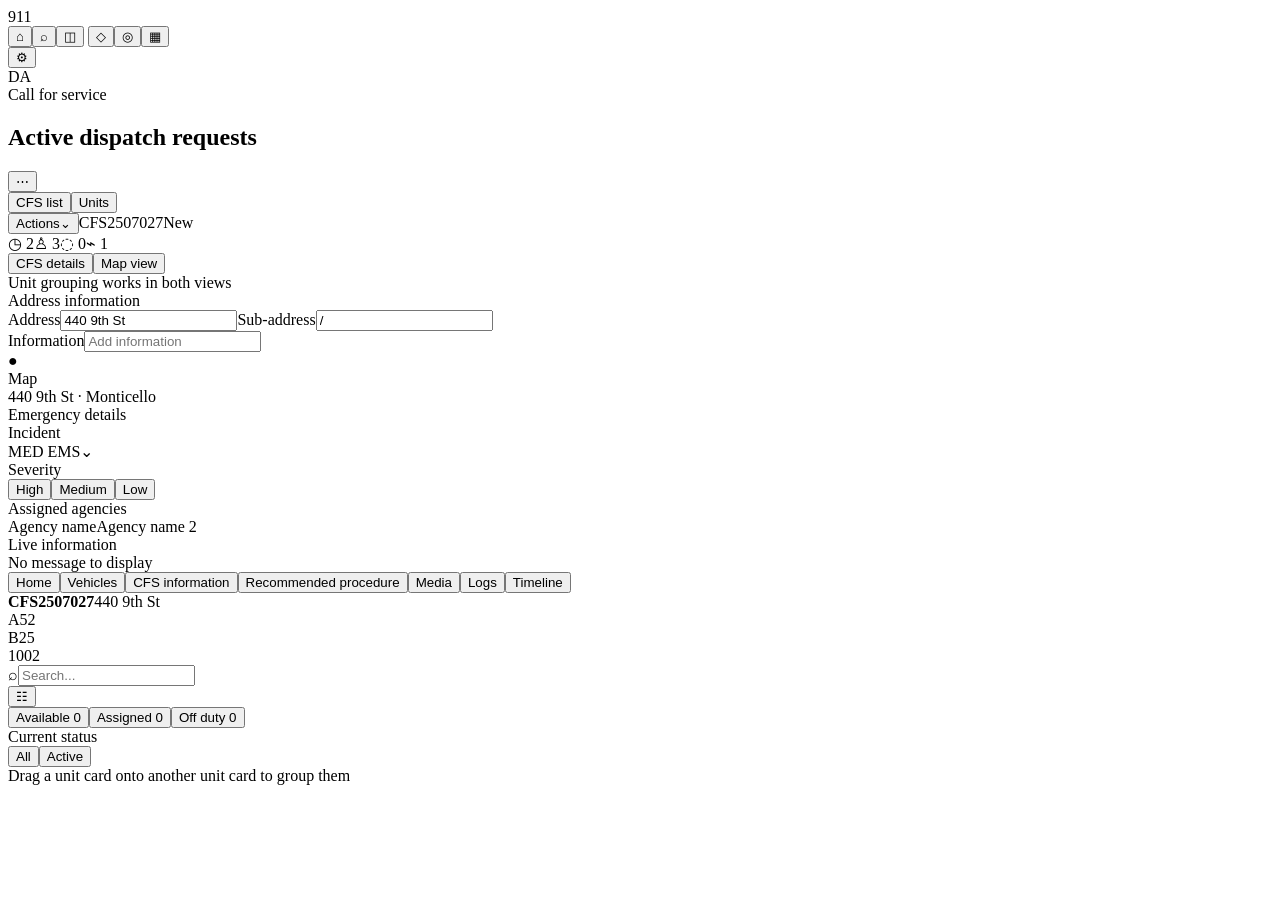
==== index.html @ 0572ad69 "Add dispatch unit grouping prototype shell" ====
<!doctype html>
<html lang="en" data-theme="dark">
<head>
  <meta charset="UTF-8" />
  <meta name="viewport" content="width=device-width, initial-scale=1.0" />
  <title>911systems — Unit Grouping Prototype</title>
  <link rel="stylesheet" href="styles.css" />
</head>
<body>
  <div class="app-shell">
    <aside class="rail" aria-label="Primary navigation">
      <div class="brand">911</div>
      <button class="rail-btn">⌂</button><button class="rail-btn">⌕</button><button class="rail-btn active">◫</button>
      <button class="rail-btn">◇</button><button class="rail-btn">◎</button><button class="rail-btn">▦</button>
      <div class="rail-spacer"></div>
      <button class="rail-btn">⚙</button>
      <div class="avatar">DA</div>
    </aside>

    <aside class="calls-panel">
      <div class="panel-header compact"><div><div class="eyebrow">Call for service</div><h2>Active dispatch requests</h2></div><button class="icon-btn">⋯</button></div>
      <div class="segmented"><button class="active">CFS list</button><button>Units</button></div>
      <div class="call-list" id="call-list"></div>
    </aside>

    <main class="workspace">
      <header class="topbar">
        <div class="topbar-left"><button class="danger-btn">Actions⌄</button><span class="cfs-number">CFS2507027</span><span class="tag danger-soft">New</span></div>
        <div class="topbar-right"><span>◷ 2</span><span>♙ 3</span><span>◌ 0</span><span>⌁ 1</span></div>
      </header>

      <div class="mode-bar">
        <div class="segmented small" id="page-mode"><button data-mode="details" class="active">CFS details</button><button data-mode="map">Map view</button></div>
        <span class="hint">Unit grouping works in both views</span>
      </div>

      <section class="content-area">
        <div class="details-view" id="details-view">
          <div class="details-grid">
            <section class="card address-card"><div class="section-title">Address information</div><div class="two-col"><label>Address<input value="440 9th St" /></label><label>Sub-address<input value="/" /></label></div><label>Information<input value="" placeholder="Add information" /></label></section>
            <section class="card map-card"><div class="map-placeholder"><div class="map-pin">●</div><span>Map</span></div><div class="map-caption">440 9th St · Monticello</div></section>
            <section class="card emergency-card"><div class="section-title">Emergency details</div><div class="two-col"><label>Incident<div class="field-like"><span class="tag danger">MED EMS</span><span>⌄</span></div></label><label>Severity<div class="severity-row"><button class="sev active">High</button><button class="sev">Medium</button><button class="sev">Low</button></div></label></div><label>Assigned agencies<div class="field-like"><span class="tag danger">Agency name</span><span class="tag danger">Agency name 2</span></div></label></section>
            <section class="card narrative-card"><div class="section-title">Live information</div><div class="empty-copy">No message to display</div></section>
          </div>
          <nav class="bottom-tabs"><button class="active">Home</button><button>Vehicles</button><button>CFS information</button><button>Recommended procedure</button><button>Media</button><button>Logs</button><button>Timeline</button></nav>
        </div>

        <div class="map-view hidden" id="map-view">
          <div class="full-map-grid"></div>
          <div class="map-overlay-card"><b>CFS2507027</b><span>440 9th St</span></div>
          <div class="map-unit-dot a">A52</div><div class="map-unit-dot b">B25</div><div class="map-unit-dot c">1002</div>
        </div>
      </section>
    </main>

    <aside class="units-panel">
      <div class="units-toolbar"><div class="search-wrap"><span>⌕</span><input id="unit-search" placeholder="Search..." /></div><button class="icon-btn" id="filter-btn">☷</button></div>
      <div class="units-tabs" id="unit-tabs"><button data-tab="available" class="active">Available <span class="count" id="available-count">0</span></button><button data-tab="assigned">Assigned <span class="count" id="assigned-count">0</span></button><button data-tab="offduty">Off duty <span class="count" id="offduty-count">0</span></button></div>
      <div class="subfilter" id="subfilter"><span>Current status</span><div class="chips"><button class="chip active">All</button><button class="chip">Active</button></div></div>
      <div class="drop-help" id="drop-help">Drag a unit card onto another unit card to group them</div>
      <div class="units-list" id="units-list"></div>
      <div class="toast" id="toast" role="status"></div>
    </aside>
  </div>
  <script src="app.js"></script>
</body>
</html>
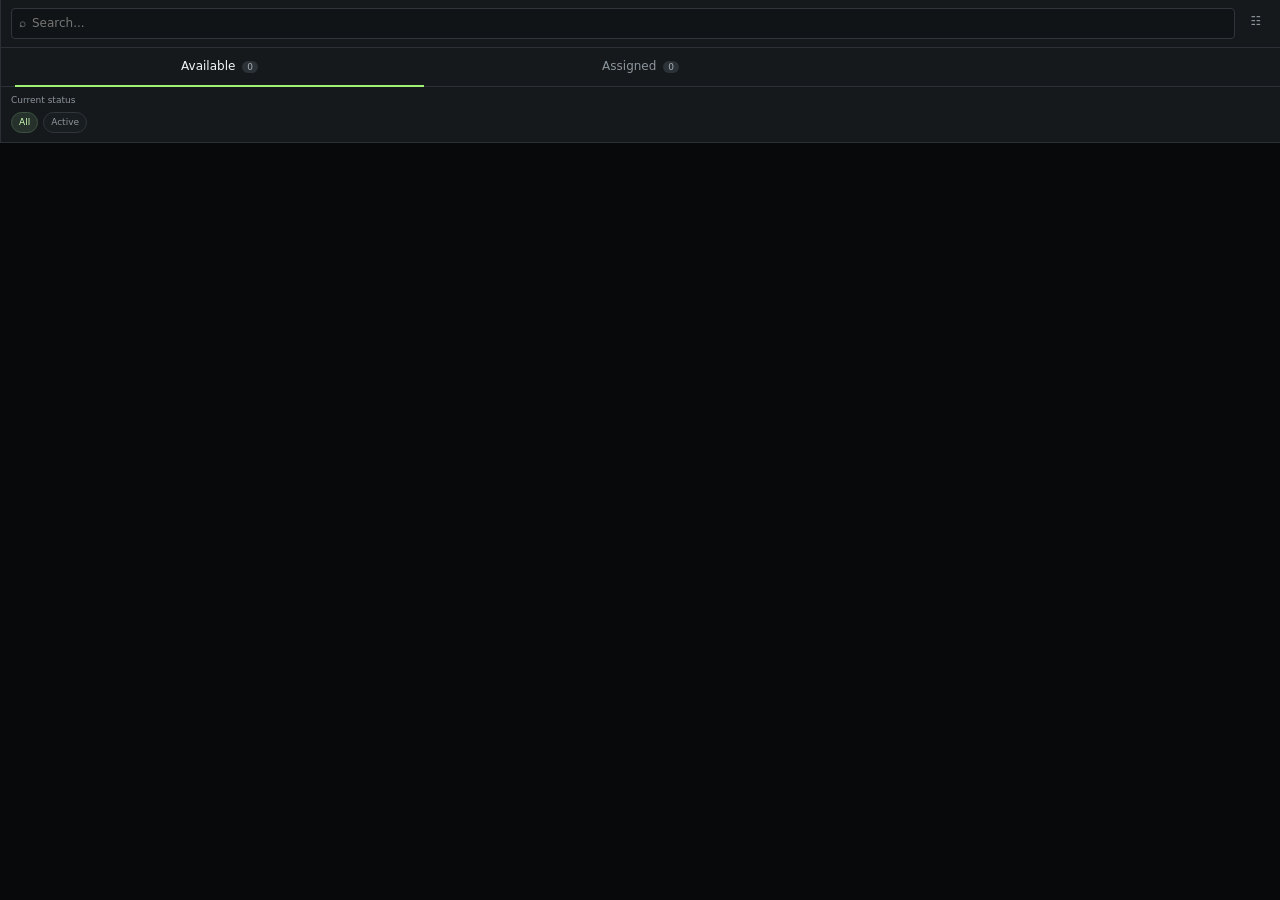
==== commit a357c650: "Refocus prototype on defined unit components only" ====
--- a/index.html
+++ b/index.html
@@ -1,5 +1,5 @@
 <!doctype html>
-<html lang="en" data-theme="dark">
+<html lang="en">
 <head>
   <meta charset="UTF-8" />
   <meta name="viewport" content="width=device-width, initial-scale=1.0" />
@@ -7,61 +7,28 @@
   <link rel="stylesheet" href="styles.css" />
 </head>
 <body>
-  <div class="app-shell">
-    <aside class="rail" aria-label="Primary navigation">
-      <div class="brand">911</div>
-      <button class="rail-btn">⌂</button><button class="rail-btn">⌕</button><button class="rail-btn active">◫</button>
-      <button class="rail-btn">◇</button><button class="rail-btn">◎</button><button class="rail-btn">▦</button>
-      <div class="rail-spacer"></div>
-      <button class="rail-btn">⚙</button>
-      <div class="avatar">DA</div>
-    </aside>
-
-    <aside class="calls-panel">
-      <div class="panel-header compact"><div><div class="eyebrow">Call for service</div><h2>Active dispatch requests</h2></div><button class="icon-btn">⋯</button></div>
-      <div class="segmented"><button class="active">CFS list</button><button>Units</button></div>
-      <div class="call-list" id="call-list"></div>
-    </aside>
-
-    <main class="workspace">
-      <header class="topbar">
-        <div class="topbar-left"><button class="danger-btn">Actions⌄</button><span class="cfs-number">CFS2507027</span><span class="tag danger-soft">New</span></div>
-        <div class="topbar-right"><span>◷ 2</span><span>♙ 3</span><span>◌ 0</span><span>⌁ 1</span></div>
-      </header>
-
-      <div class="mode-bar">
-        <div class="segmented small" id="page-mode"><button data-mode="details" class="active">CFS details</button><button data-mode="map">Map view</button></div>
-        <span class="hint">Unit grouping works in both views</span>
+  <main class="prototype-shell">
+    <section class="units-panel" aria-label="Units prototype">
+      <div class="units-toolbar">
+        <div class="search-wrap"><span>⌕</span><input id="unit-search" placeholder="Search..." /></div>
+        <button class="icon-btn" aria-label="Filters">☷</button>
       </div>
 
-      <section class="content-area">
-        <div class="details-view" id="details-view">
-          <div class="details-grid">
-            <section class="card address-card"><div class="section-title">Address information</div><div class="two-col"><label>Address<input value="440 9th St" /></label><label>Sub-address<input value="/" /></label></div><label>Information<input value="" placeholder="Add information" /></label></section>
-            <section class="card map-card"><div class="map-placeholder"><div class="map-pin">●</div><span>Map</span></div><div class="map-caption">440 9th St · Monticello</div></section>
-            <section class="card emergency-card"><div class="section-title">Emergency details</div><div class="two-col"><label>Incident<div class="field-like"><span class="tag danger">MED EMS</span><span>⌄</span></div></label><label>Severity<div class="severity-row"><button class="sev active">High</button><button class="sev">Medium</button><button class="sev">Low</button></div></label></div><label>Assigned agencies<div class="field-like"><span class="tag danger">Agency name</span><span class="tag danger">Agency name 2</span></div></label></section>
-            <section class="card narrative-card"><div class="section-title">Live information</div><div class="empty-copy">No message to display</div></section>
-          </div>
-          <nav class="bottom-tabs"><button class="active">Home</button><button>Vehicles</button><button>CFS information</button><button>Recommended procedure</button><button>Media</button><button>Logs</button><button>Timeline</button></nav>
-        </div>
+      <div class="units-tabs" id="unit-tabs">
+        <button data-tab="available" class="active">Available <span class="count" id="available-count">0</span></button>
+        <button data-tab="assigned">Assigned <span class="count" id="assigned-count">0</span></button>
+      </div>
 
-        <div class="map-view hidden" id="map-view">
-          <div class="full-map-grid"></div>
-          <div class="map-overlay-card"><b>CFS2507027</b><span>440 9th St</span></div>
-          <div class="map-unit-dot a">A52</div><div class="map-unit-dot b">B25</div><div class="map-unit-dot c">1002</div>
-        </div>
-      </section>
-    </main>
+      <div class="subfilter" id="subfilter">
+        <span>Current status</span>
+        <div class="chips"><button class="chip active">All</button><button class="chip">Active</button></div>
+      </div>
 
-    <aside class="units-panel">
-      <div class="units-toolbar"><div class="search-wrap"><span>⌕</span><input id="unit-search" placeholder="Search..." /></div><button class="icon-btn" id="filter-btn">☷</button></div>
-      <div class="units-tabs" id="unit-tabs"><button data-tab="available" class="active">Available <span class="count" id="available-count">0</span></button><button data-tab="assigned">Assigned <span class="count" id="assigned-count">0</span></button><button data-tab="offduty">Off duty <span class="count" id="offduty-count">0</span></button></div>
-      <div class="subfilter" id="subfilter"><span>Current status</span><div class="chips"><button class="chip active">All</button><button class="chip">Active</button></div></div>
-      <div class="drop-help" id="drop-help">Drag a unit card onto another unit card to group them</div>
+      <div class="drop-help" id="drop-help">Drop unit on another unit to group</div>
       <div class="units-list" id="units-list"></div>
       <div class="toast" id="toast" role="status"></div>
-    </aside>
-  </div>
+    </section>
+  </main>
   <script src="app.js"></script>
 </body>
-</html>
+</html>
--- a/styles.css
+++ b/styles.css
@@ -0,0 +1,10 @@
+:root{--bg:#0e1012;--surface:#15181b;--surface-2:#1b1f22;--surface-3:#202529;--border:#2a3035;--muted:#8d969d;--text:#f3f5f6;--accent:#9ff276;--accent-2:#213c2a;--red:#ff5265;--red-soft:#3d2026;--amber:#f0b84c;--blue:#6fa8ff;--orange:#f3a15f;--purple:#b694ff;--zinc:#a7a7ad;--shadow:0 10px 30px rgba(0,0,0,.28)}
+*{box-sizing:border-box}html,body{height:100%;margin:0;background:#08090a;color:var(--text);font:12px/1.45 Inter,ui-sans-serif,system-ui,-apple-system,BlinkMacSystemFont,"Segoe UI",sans-serif}button,input{font:inherit}button{color:inherit}.hidden{display:none!important}
+.app-shell{height:100vh;min-width:1180px;display:grid;grid-template-columns:48px 270px minmax(520px,1fr) 360px;background:var(--bg);overflow:hidden}
+.rail{border-right:1px solid var(--border);background:#111417;display:flex;flex-direction:column;align-items:center;padding:8px 5px;gap:4px}.brand{width:28px;height:28px;border-radius:6px;background:var(--accent);color:#10200e;display:grid;place-items:center;font-weight:900;font-size:10px;margin-bottom:6px}.rail-btn,.icon-btn{border:0;background:transparent;cursor:pointer;border-radius:5px}.rail-btn{width:34px;height:34px;color:#7f898f}.rail-btn:hover,.rail-btn.active{background:#1d2428;color:var(--text)}.rail-btn.active{box-shadow:inset 2px 0 0 var(--accent)}.rail-spacer{flex:1}.avatar{width:28px;height:28px;border-radius:6px;background:#815c38;display:grid;place-items:center;font-size:9px;font-weight:800}
+.calls-panel,.units-panel{background:#15191c;display:flex;min-height:0;flex-direction:column}.calls-panel{border-right:1px solid var(--border)}.units-panel{border-left:1px solid var(--border);position:relative}.panel-header{border-bottom:1px solid var(--border);padding:11px 12px;display:flex;align-items:center;justify-content:space-between}.panel-header h2{font-size:12px;margin:2px 0 0;font-weight:650}.eyebrow{font-size:9px;color:var(--muted)}.icon-btn{width:28px;height:28px;color:var(--muted)}.icon-btn:hover{background:var(--surface-3);color:var(--text)}
+.segmented{display:flex;gap:3px;padding:8px 10px;border-bottom:1px solid var(--border)}.segmented button,.units-tabs button{border:0;background:transparent;color:var(--muted);cursor:pointer;position:relative}.segmented button{padding:6px 8px;border-radius:4px}.segmented button.active{background:var(--surface-3);color:var(--text)}.segmented.small{border:0;padding:0;background:var(--surface-2);border-radius:5px}.segmented.small button{padding:5px 9px}.call-list{overflow:auto}.call-row{padding:10px 12px;border-bottom:1px solid #24292d;display:grid;grid-template-columns:8px 1fr auto;gap:8px;cursor:pointer}.call-row:hover,.call-row.active{background:#1b2024}.call-dot{width:7px;height:7px;border-radius:50%;margin-top:5px;border:1px solid var(--amber)}.call-main{min-width:0}.call-id{font-weight:650}.call-address{color:var(--muted);white-space:nowrap;overflow:hidden;text-overflow:ellipsis;font-size:10px;margin-top:3px}.tag{display:inline-flex;align-items:center;border-radius:3px;padding:1px 5px;font-size:9px;font-weight:650;line-height:16px}.danger{background:var(--red);color:#fff}.danger-soft{background:var(--red-soft);color:#ff8e99}.call-badge{background:#63323b;color:#ff9ca6;padding:1px 4px;border-radius:3px;font-size:9px;height:max-content}
+.workspace{min-width:0;display:flex;flex-direction:column;background:#0f1214}.topbar{height:48px;border-bottom:1px solid var(--border);display:flex;align-items:center;justify-content:space-between;padding:0 12px;background:#141719}.topbar-left,.topbar-right{display:flex;align-items:center;gap:8px}.topbar-right{color:var(--muted);font-size:10px}.danger-btn{border:1px solid #ff6475;background:#ea4258;color:#fff;border-radius:4px;padding:5px 8px;cursor:pointer}.cfs-number{font-size:13px;font-weight:750}.mode-bar{height:42px;border-bottom:1px solid var(--border);display:flex;align-items:center;gap:10px;padding:0 12px}.hint{color:var(--muted);font-size:10px}.content-area{position:relative;flex:1;min-height:0;overflow:hidden}.details-view{height:100%;display:flex;flex-direction:column}.details-grid{padding:10px;display:grid;grid-template-columns:minmax(280px,.9fr) minmax(300px,1.1fr);grid-template-rows:auto 1fr;gap:9px;min-height:0;flex:1}.card{border:1px solid var(--border);border-radius:5px;background:#171b1e;padding:10px}.section-title{font-weight:650;margin-bottom:9px}.two-col{display:grid;grid-template-columns:1fr 1fr;gap:7px}label{display:flex;flex-direction:column;gap:4px;color:var(--muted);font-size:9px;margin-bottom:7px}input{background:#111416;border:1px solid #30363b;border-radius:4px;color:var(--text);padding:7px 8px;outline:none}input:focus{border-color:#57626a}.field-like{min-height:30px;background:#111416;border:1px solid #30363b;border-radius:4px;display:flex;align-items:center;gap:4px;padding:4px 6px}.severity-row{display:flex;height:30px}.sev{border:1px solid #30363b;background:#111416;color:var(--muted);padding:4px 8px}.sev:first-child{border-radius:4px 0 0 4px}.sev:last-child{border-radius:0 4px 4px 0}.sev.active{background:#ca3347;color:#fff;border-color:#da4054}.map-card{padding:0;overflow:hidden}.map-placeholder{height:calc(100% - 28px);min-height:180px;background:linear-gradient(35deg,#20262a,#262c30);display:grid;place-items:center;color:#77828a;position:relative}.map-pin{width:18px;height:18px;border-radius:50%;background:#d14355;color:#fff;display:grid;place-items:center;font-size:7px;position:absolute;left:55%;top:42%}.map-caption{padding:6px 9px;color:var(--muted);font-size:9px}.empty-copy{height:100%;min-height:130px;display:grid;place-items:center;color:#6d777e}.bottom-tabs{height:38px;border-top:1px solid var(--border);display:flex;align-items:center;padding:0 8px;background:#141719}.bottom-tabs button{border:0;background:transparent;color:var(--muted);padding:10px 8px;font-size:9px}.bottom-tabs button.active{color:var(--text);box-shadow:inset 0 -2px 0 var(--accent)}
+.map-view{height:100%;position:relative;background:#1b2024;overflow:hidden}.full-map-grid{position:absolute;inset:0;background-image:linear-gradient(#273036 1px,transparent 1px),linear-gradient(90deg,#273036 1px,transparent 1px);background-size:38px 38px;opacity:.55;transform:rotate(-4deg) scale(1.1)}.map-overlay-card{position:absolute;top:16px;left:16px;background:#121619e8;border:1px solid var(--border);border-radius:5px;padding:9px 10px;box-shadow:var(--shadow);display:flex;flex-direction:column;gap:2px}.map-overlay-card span{color:var(--muted);font-size:10px}.map-unit-dot{position:absolute;width:38px;height:38px;border-radius:50%;display:grid;place-items:center;font-size:9px;font-weight:800;border:3px solid #101315;box-shadow:0 4px 12px rgba(0,0,0,.3)}.map-unit-dot.a{left:36%;top:40%;background:#71b7ff}.map-unit-dot.b{left:48%;top:55%;background:#9ff276}.map-unit-dot.c{left:66%;top:32%;background:#f2c66a}
+.units-toolbar{display:flex;gap:7px;padding:8px 10px;border-bottom:1px solid var(--border)}.search-wrap{flex:1;display:flex;align-items:center;gap:6px;background:#111416;border:1px solid #30363b;border-radius:4px;padding:0 7px;color:var(--muted)}.search-wrap input{border:0;background:transparent;min-width:0;width:100%;padding:6px 0}.units-tabs{display:grid;grid-template-columns:1fr 1fr 1fr;border-bottom:1px solid var(--border);padding:0 8px}.units-tabs button{padding:10px 4px}.units-tabs button.active{color:var(--text)}.units-tabs button.active:after{content:"";position:absolute;left:6px;right:6px;bottom:-1px;height:2px;background:var(--accent)}.count{font-size:9px;border-radius:999px;background:#2c3338;color:#aab2b8;padding:1px 5px;margin-left:3px}.subfilter{padding:7px 10px 9px;border-bottom:1px solid var(--border);display:flex;flex-direction:column;gap:5px;color:var(--muted);font-size:9px}.chips{display:flex;gap:5px}.chip{border:1px solid #30363b;background:#181d20;color:var(--muted);border-radius:999px;padding:3px 7px;cursor:pointer}.chip.active{background:#27312c;color:#c9fbb3;border-color:#3d5343}.drop-help{padding:7px 10px;background:#162019;color:#a9d99a;border-bottom:1px solid #2a3b2e;font-size:9px;display:none}.drop-help.visible{display:block}.units-list{overflow:auto;flex:1;min-height:0}.unit-group{border-bottom:1px solid var(--border)}.unit-card{position:relative;background:#15191c;transition:background .15s,border-color .15s,transform .15s,box-shadow .15s}.unit-card:not(.subunit):hover{background:#1a2023}.unit-card.draggable{cursor:grab}.unit-card.draggable:active{cursor:grabbing}.unit-card.dragging{opacity:.45;transform:scale(.985)}.unit-card.drop-target{background:#1f2a22;box-shadow:inset 0 0 0 1px #5d8c65}.unit-card.drop-target:before{content:"Drop to group";position:absolute;z-index:4;right:10px;top:9px;background:#2b5a33;color:#d8ffd0;border-radius:4px;padding:3px 6px;font-size:9px;font-weight:700}.unit-card.subunit{margin:0 8px 0 20px;background:#121619;border-left:1px solid #3b444a}.unit-card.subunit+.unit-card.subunit{border-top:1px dashed #293036}.unit-card.subunit:before{content:"";position:absolute;left:-12px;top:0;width:12px;height:22px;border-left:1px solid #4c555b;border-bottom:1px solid #4c555b;border-radius:0 0 0 5px}.unit-summary{border:0;background:transparent;width:100%;display:flex;align-items:flex-start;gap:8px;padding:10px 10px;text-align:left;cursor:pointer}.agency-stripe{width:2px;position:absolute;left:0;top:0;bottom:0;background:#67a7e8}.unit-main{min-width:0;flex:1;display:flex;flex-direction:column;gap:4px}.unit-line{display:flex;align-items:center;gap:6px;min-width:0}.unit-name{font-size:11px;font-weight:700;white-space:nowrap;overflow:hidden;text-overflow:ellipsis}.unit-meta{color:var(--muted);font-weight:400}.unit-address{font-size:9px;color:var(--muted);white-space:nowrap;overflow:hidden;text-overflow:ellipsis}.status-pill{margin-left:auto;border-radius:4px;padding:1px 5px;font-size:8px;line-height:15px;font-weight:700;white-space:nowrap}.status-ACTIVE{background:#153523;color:#9de5b1}.status-ASSIGNED{background:#172e4d;color:#91bfff}.status-EN_ROUTE{background:#31254b;color:#c9afff}.status-ON_SCENE{background:#4b2f1b;color:#ffc38c}.status-IN_THE_AREA{background:#433a1b;color:#f9dc7a}.status-PROGRESS{background:#252f50;color:#aebdff}.status-STANDBY{background:#4b3516;color:#ffd27c}.status-OFF_DUTY{background:#303439;color:#c6cbd0}.chev{color:var(--muted);font-size:12px;transition:transform .18s}.unit-card.expanded>.unit-summary .chev{transform:rotate(180deg)}.group-chip{display:inline-flex;align-items:center;gap:3px;border:1px solid #3c4b41;background:#1c2a20;color:#baf3ad;border-radius:4px;padding:1px 5px;font-size:8px}.unit-expanded{display:none;border-top:1px solid #242a2e;padding:9px 10px 10px;background:linear-gradient(90deg,rgba(104,171,116,.08),transparent 14px)}.unit-card.expanded>.unit-expanded{display:block;animation:expand .16s ease-out}.unit-card.subunit .unit-expanded{background:#121619}.unit-fields{display:grid;grid-template-columns:auto 1fr;gap:4px 10px;font-size:9px;margin-bottom:8px}.unit-fields dt{color:var(--muted)}.unit-fields dd{margin:0}.action-row{border-top:1px solid #272d31;padding-top:8px;display:flex;gap:5px;flex-wrap:wrap}.action-btn{border:1px solid #343b40;background:#1c2226;color:#dbe0e3;border-radius:4px;padding:5px 7px;cursor:pointer;font-size:9px}.action-btn:hover{background:#252c30}.action-btn.primary{background:#95e86d;color:#12200e;border-color:#95e86d;font-weight:750}.action-btn.danger-outline{color:#ff8d98;border-color:#653942;background:#24191c}.subunit-note{color:#78838a;font-size:8px;margin-top:6px}.group-children{background:#101315;padding-bottom:7px}.group-footer{display:flex;justify-content:flex-end;padding:6px 8px 2px}.ungroup-all{border:0;background:transparent;color:#a7b0b5;font-size:9px;cursor:pointer}.ungroup-all:hover{color:#fff}.toast{position:absolute;right:10px;bottom:10px;max-width:320px;background:#20272b;border:1px solid #3b454a;border-radius:5px;box-shadow:var(--shadow);padding:8px 10px;opacity:0;transform:translateY(8px);pointer-events:none;transition:.18s}.toast.show{opacity:1;transform:translateY(0)}
+@keyframes expand{from{opacity:0;transform:translateY(-3px)}to{opacity:1;transform:none}}@media(max-width:1300px){.app-shell{grid-template-columns:46px 230px minmax(470px,1fr) 330px}.details-grid{grid-template-columns:1fr 1fr}}
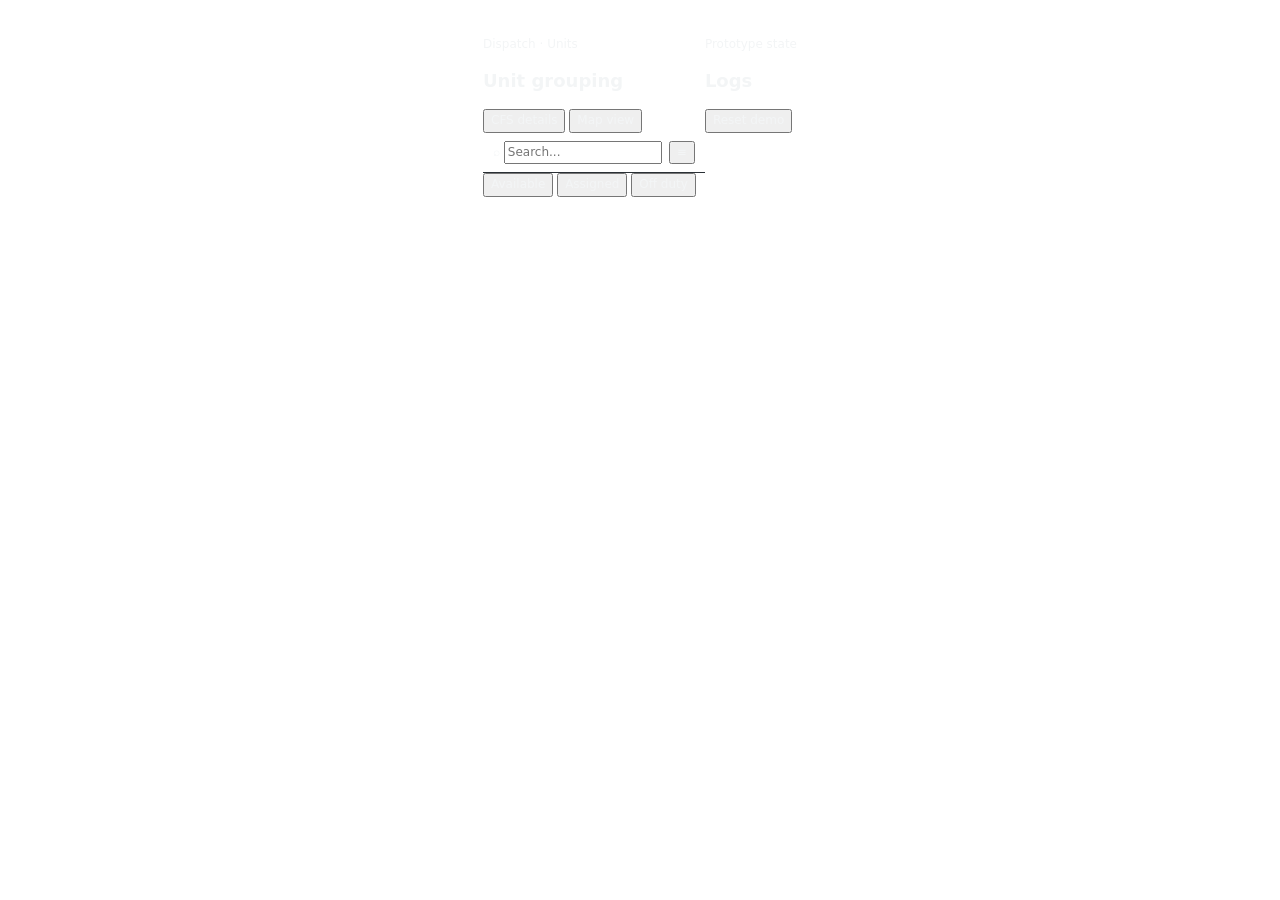
==== commit 7e75e7e5: "Rebuild prototype from defined Unit UI" ====
--- a/index.html
+++ b/index.html
@@ -8,27 +8,50 @@
 </head>
 <body>
   <main class="prototype-shell">
-    <section class="units-panel" aria-label="Units prototype">
+    <section class="prototype-card" aria-label="Unit grouping prototype">
+      <header class="prototype-header">
+        <div>
+          <p class="eyebrow">Dispatch · Units</p>
+          <h1>Unit grouping</h1>
+        </div>
+        <div class="context-tabs" id="context-tabs" role="tablist" aria-label="Prototype context">
+          <button class="context-tab active" data-context="details">CFS details</button>
+          <button class="context-tab" data-context="map">Map view</button>
+        </div>
+      </header>
+
       <div class="units-toolbar">
-        <div class="search-wrap"><span>⌕</span><input id="unit-search" placeholder="Search..." /></div>
-        <button class="icon-btn" aria-label="Filters">☷</button>
+        <div class="search-field">
+          <span class="search-icon">⌕</span>
+          <input id="unit-search" type="search" placeholder="Search..." autocomplete="off" />
+        </div>
+        <button class="icon-button" type="button" aria-label="Filters">≡</button>
       </div>
 
-      <div class="units-tabs" id="unit-tabs">
-        <button data-tab="available" class="active">Available <span class="count" id="available-count">0</span></button>
-        <button data-tab="assigned">Assigned <span class="count" id="assigned-count">0</span></button>
+      <div class="unit-tabs" id="unit-tabs" role="tablist">
+        <button class="unit-tab active" data-tab="available">Available <span class="count-badge" id="available-count"></span></button>
+        <button class="unit-tab" data-tab="assigned">Assigned <span class="count-badge" id="assigned-count"></span></button>
+        <button class="unit-tab" data-tab="offduty">Off duty <span class="count-badge" id="offduty-count"></span></button>
       </div>
 
-      <div class="subfilter" id="subfilter">
-        <span>Current status</span>
-        <div class="chips"><button class="chip active">All</button><button class="chip">Active</button></div>
+      <div class="substatus" id="substatus"></div>
+      <div class="context-note" id="context-note"></div>
+      <div class="unit-list" id="unit-list" aria-live="polite"></div>
+    </section>
+
+    <section class="log-card">
+      <div class="log-header">
+        <div>
+          <p class="eyebrow">Prototype state</p>
+          <h2>Logs</h2>
+        </div>
+        <button class="text-button" id="reset-demo" type="button">Reset demo</button>
       </div>
-
-      <div class="drop-help" id="drop-help">Drop unit on another unit to group</div>
-      <div class="units-list" id="units-list"></div>
-      <div class="toast" id="toast" role="status"></div>
+      <div class="log-feed" id="log-feed"></div>
     </section>
   </main>
+
+  <div class="toast" id="toast" role="status"></div>
   <script src="app.js"></script>
 </body>
-</html>+</html>
--- a/styles.css
+++ b/styles.css
@@ -1,10 +1,2 @@
-:root{--bg:#0e1012;--surface:#15181b;--surface-2:#1b1f22;--surface-3:#202529;--border:#2a3035;--muted:#8d969d;--text:#f3f5f6;--accent:#9ff276;--accent-2:#213c2a;--red:#ff5265;--red-soft:#3d2026;--amber:#f0b84c;--blue:#6fa8ff;--orange:#f3a15f;--purple:#b694ff;--zinc:#a7a7ad;--shadow:0 10px 30px rgba(0,0,0,.28)}
-*{box-sizing:border-box}html,body{height:100%;margin:0;background:#08090a;color:var(--text);font:12px/1.45 Inter,ui-sans-serif,system-ui,-apple-system,BlinkMacSystemFont,"Segoe UI",sans-serif}button,input{font:inherit}button{color:inherit}.hidden{display:none!important}
-.app-shell{height:100vh;min-width:1180px;display:grid;grid-template-columns:48px 270px minmax(520px,1fr) 360px;background:var(--bg);overflow:hidden}
-.rail{border-right:1px solid var(--border);background:#111417;display:flex;flex-direction:column;align-items:center;padding:8px 5px;gap:4px}.brand{width:28px;height:28px;border-radius:6px;background:var(--accent);color:#10200e;display:grid;place-items:center;font-weight:900;font-size:10px;margin-bottom:6px}.rail-btn,.icon-btn{border:0;background:transparent;cursor:pointer;border-radius:5px}.rail-btn{width:34px;height:34px;color:#7f898f}.rail-btn:hover,.rail-btn.active{background:#1d2428;color:var(--text)}.rail-btn.active{box-shadow:inset 2px 0 0 var(--accent)}.rail-spacer{flex:1}.avatar{width:28px;height:28px;border-radius:6px;background:#815c38;display:grid;place-items:center;font-size:9px;font-weight:800}
-.calls-panel,.units-panel{background:#15191c;display:flex;min-height:0;flex-direction:column}.calls-panel{border-right:1px solid var(--border)}.units-panel{border-left:1px solid var(--border);position:relative}.panel-header{border-bottom:1px solid var(--border);padding:11px 12px;display:flex;align-items:center;justify-content:space-between}.panel-header h2{font-size:12px;margin:2px 0 0;font-weight:650}.eyebrow{font-size:9px;color:var(--muted)}.icon-btn{width:28px;height:28px;color:var(--muted)}.icon-btn:hover{background:var(--surface-3);color:var(--text)}
-.segmented{display:flex;gap:3px;padding:8px 10px;border-bottom:1px solid var(--border)}.segmented button,.units-tabs button{border:0;background:transparent;color:var(--muted);cursor:pointer;position:relative}.segmented button{padding:6px 8px;border-radius:4px}.segmented button.active{background:var(--surface-3);color:var(--text)}.segmented.small{border:0;padding:0;background:var(--surface-2);border-radius:5px}.segmented.small button{padding:5px 9px}.call-list{overflow:auto}.call-row{padding:10px 12px;border-bottom:1px solid #24292d;display:grid;grid-template-columns:8px 1fr auto;gap:8px;cursor:pointer}.call-row:hover,.call-row.active{background:#1b2024}.call-dot{width:7px;height:7px;border-radius:50%;margin-top:5px;border:1px solid var(--amber)}.call-main{min-width:0}.call-id{font-weight:650}.call-address{color:var(--muted);white-space:nowrap;overflow:hidden;text-overflow:ellipsis;font-size:10px;margin-top:3px}.tag{display:inline-flex;align-items:center;border-radius:3px;padding:1px 5px;font-size:9px;font-weight:650;line-height:16px}.danger{background:var(--red);color:#fff}.danger-soft{background:var(--red-soft);color:#ff8e99}.call-badge{background:#63323b;color:#ff9ca6;padding:1px 4px;border-radius:3px;font-size:9px;height:max-content}
-.workspace{min-width:0;display:flex;flex-direction:column;background:#0f1214}.topbar{height:48px;border-bottom:1px solid var(--border);display:flex;align-items:center;justify-content:space-between;padding:0 12px;background:#141719}.topbar-left,.topbar-right{display:flex;align-items:center;gap:8px}.topbar-right{color:var(--muted);font-size:10px}.danger-btn{border:1px solid #ff6475;background:#ea4258;color:#fff;border-radius:4px;padding:5px 8px;cursor:pointer}.cfs-number{font-size:13px;font-weight:750}.mode-bar{height:42px;border-bottom:1px solid var(--border);display:flex;align-items:center;gap:10px;padding:0 12px}.hint{color:var(--muted);font-size:10px}.content-area{position:relative;flex:1;min-height:0;overflow:hidden}.details-view{height:100%;display:flex;flex-direction:column}.details-grid{padding:10px;display:grid;grid-template-columns:minmax(280px,.9fr) minmax(300px,1.1fr);grid-template-rows:auto 1fr;gap:9px;min-height:0;flex:1}.card{border:1px solid var(--border);border-radius:5px;background:#171b1e;padding:10px}.section-title{font-weight:650;margin-bottom:9px}.two-col{display:grid;grid-template-columns:1fr 1fr;gap:7px}label{display:flex;flex-direction:column;gap:4px;color:var(--muted);font-size:9px;margin-bottom:7px}input{background:#111416;border:1px solid #30363b;border-radius:4px;color:var(--text);padding:7px 8px;outline:none}input:focus{border-color:#57626a}.field-like{min-height:30px;background:#111416;border:1px solid #30363b;border-radius:4px;display:flex;align-items:center;gap:4px;padding:4px 6px}.severity-row{display:flex;height:30px}.sev{border:1px solid #30363b;background:#111416;color:var(--muted);padding:4px 8px}.sev:first-child{border-radius:4px 0 0 4px}.sev:last-child{border-radius:0 4px 4px 0}.sev.active{background:#ca3347;color:#fff;border-color:#da4054}.map-card{padding:0;overflow:hidden}.map-placeholder{height:calc(100% - 28px);min-height:180px;background:linear-gradient(35deg,#20262a,#262c30);display:grid;place-items:center;color:#77828a;position:relative}.map-pin{width:18px;height:18px;border-radius:50%;background:#d14355;color:#fff;display:grid;place-items:center;font-size:7px;position:absolute;left:55%;top:42%}.map-caption{padding:6px 9px;color:var(--muted);font-size:9px}.empty-copy{height:100%;min-height:130px;display:grid;place-items:center;color:#6d777e}.bottom-tabs{height:38px;border-top:1px solid var(--border);display:flex;align-items:center;padding:0 8px;background:#141719}.bottom-tabs button{border:0;background:transparent;color:var(--muted);padding:10px 8px;font-size:9px}.bottom-tabs button.active{color:var(--text);box-shadow:inset 0 -2px 0 var(--accent)}
-.map-view{height:100%;position:relative;background:#1b2024;overflow:hidden}.full-map-grid{position:absolute;inset:0;background-image:linear-gradient(#273036 1px,transparent 1px),linear-gradient(90deg,#273036 1px,transparent 1px);background-size:38px 38px;opacity:.55;transform:rotate(-4deg) scale(1.1)}.map-overlay-card{position:absolute;top:16px;left:16px;background:#121619e8;border:1px solid var(--border);border-radius:5px;padding:9px 10px;box-shadow:var(--shadow);display:flex;flex-direction:column;gap:2px}.map-overlay-card span{color:var(--muted);font-size:10px}.map-unit-dot{position:absolute;width:38px;height:38px;border-radius:50%;display:grid;place-items:center;font-size:9px;font-weight:800;border:3px solid #101315;box-shadow:0 4px 12px rgba(0,0,0,.3)}.map-unit-dot.a{left:36%;top:40%;background:#71b7ff}.map-unit-dot.b{left:48%;top:55%;background:#9ff276}.map-unit-dot.c{left:66%;top:32%;background:#f2c66a}
-.units-toolbar{display:flex;gap:7px;padding:8px 10px;border-bottom:1px solid var(--border)}.search-wrap{flex:1;display:flex;align-items:center;gap:6px;background:#111416;border:1px solid #30363b;border-radius:4px;padding:0 7px;color:var(--muted)}.search-wrap input{border:0;background:transparent;min-width:0;width:100%;padding:6px 0}.units-tabs{display:grid;grid-template-columns:1fr 1fr 1fr;border-bottom:1px solid var(--border);padding:0 8px}.units-tabs button{padding:10px 4px}.units-tabs button.active{color:var(--text)}.units-tabs button.active:after{content:"";position:absolute;left:6px;right:6px;bottom:-1px;height:2px;background:var(--accent)}.count{font-size:9px;border-radius:999px;background:#2c3338;color:#aab2b8;padding:1px 5px;margin-left:3px}.subfilter{padding:7px 10px 9px;border-bottom:1px solid var(--border);display:flex;flex-direction:column;gap:5px;color:var(--muted);font-size:9px}.chips{display:flex;gap:5px}.chip{border:1px solid #30363b;background:#181d20;color:var(--muted);border-radius:999px;padding:3px 7px;cursor:pointer}.chip.active{background:#27312c;color:#c9fbb3;border-color:#3d5343}.drop-help{padding:7px 10px;background:#162019;color:#a9d99a;border-bottom:1px solid #2a3b2e;font-size:9px;display:none}.drop-help.visible{display:block}.units-list{overflow:auto;flex:1;min-height:0}.unit-group{border-bottom:1px solid var(--border)}.unit-card{position:relative;background:#15191c;transition:background .15s,border-color .15s,transform .15s,box-shadow .15s}.unit-card:not(.subunit):hover{background:#1a2023}.unit-card.draggable{cursor:grab}.unit-card.draggable:active{cursor:grabbing}.unit-card.dragging{opacity:.45;transform:scale(.985)}.unit-card.drop-target{background:#1f2a22;box-shadow:inset 0 0 0 1px #5d8c65}.unit-card.drop-target:before{content:"Drop to group";position:absolute;z-index:4;right:10px;top:9px;background:#2b5a33;color:#d8ffd0;border-radius:4px;padding:3px 6px;font-size:9px;font-weight:700}.unit-card.subunit{margin:0 8px 0 20px;background:#121619;border-left:1px solid #3b444a}.unit-card.subunit+.unit-card.subunit{border-top:1px dashed #293036}.unit-card.subunit:before{content:"";position:absolute;left:-12px;top:0;width:12px;height:22px;border-left:1px solid #4c555b;border-bottom:1px solid #4c555b;border-radius:0 0 0 5px}.unit-summary{border:0;background:transparent;width:100%;display:flex;align-items:flex-start;gap:8px;padding:10px 10px;text-align:left;cursor:pointer}.agency-stripe{width:2px;position:absolute;left:0;top:0;bottom:0;background:#67a7e8}.unit-main{min-width:0;flex:1;display:flex;flex-direction:column;gap:4px}.unit-line{display:flex;align-items:center;gap:6px;min-width:0}.unit-name{font-size:11px;font-weight:700;white-space:nowrap;overflow:hidden;text-overflow:ellipsis}.unit-meta{color:var(--muted);font-weight:400}.unit-address{font-size:9px;color:var(--muted);white-space:nowrap;overflow:hidden;text-overflow:ellipsis}.status-pill{margin-left:auto;border-radius:4px;padding:1px 5px;font-size:8px;line-height:15px;font-weight:700;white-space:nowrap}.status-ACTIVE{background:#153523;color:#9de5b1}.status-ASSIGNED{background:#172e4d;color:#91bfff}.status-EN_ROUTE{background:#31254b;color:#c9afff}.status-ON_SCENE{background:#4b2f1b;color:#ffc38c}.status-IN_THE_AREA{background:#433a1b;color:#f9dc7a}.status-PROGRESS{background:#252f50;color:#aebdff}.status-STANDBY{background:#4b3516;color:#ffd27c}.status-OFF_DUTY{background:#303439;color:#c6cbd0}.chev{color:var(--muted);font-size:12px;transition:transform .18s}.unit-card.expanded>.unit-summary .chev{transform:rotate(180deg)}.group-chip{display:inline-flex;align-items:center;gap:3px;border:1px solid #3c4b41;background:#1c2a20;color:#baf3ad;border-radius:4px;padding:1px 5px;font-size:8px}.unit-expanded{display:none;border-top:1px solid #242a2e;padding:9px 10px 10px;background:linear-gradient(90deg,rgba(104,171,116,.08),transparent 14px)}.unit-card.expanded>.unit-expanded{display:block;animation:expand .16s ease-out}.unit-card.subunit .unit-expanded{background:#121619}.unit-fields{display:grid;grid-template-columns:auto 1fr;gap:4px 10px;font-size:9px;margin-bottom:8px}.unit-fields dt{color:var(--muted)}.unit-fields dd{margin:0}.action-row{border-top:1px solid #272d31;padding-top:8px;display:flex;gap:5px;flex-wrap:wrap}.action-btn{border:1px solid #343b40;background:#1c2226;color:#dbe0e3;border-radius:4px;padding:5px 7px;cursor:pointer;font-size:9px}.action-btn:hover{background:#252c30}.action-btn.primary{background:#95e86d;color:#12200e;border-color:#95e86d;font-weight:750}.action-btn.danger-outline{color:#ff8d98;border-color:#653942;background:#24191c}.subunit-note{color:#78838a;font-size:8px;margin-top:6px}.group-children{background:#101315;padding-bottom:7px}.group-footer{display:flex;justify-content:flex-end;padding:6px 8px 2px}.ungroup-all{border:0;background:transparent;color:#a7b0b5;font-size:9px;cursor:pointer}.ungroup-all:hover{color:#fff}.toast{position:absolute;right:10px;bottom:10px;max-width:320px;background:#20272b;border:1px solid #3b454a;border-radius:5px;box-shadow:var(--shadow);padding:8px 10px;opacity:0;transform:translateY(8px);pointer-events:none;transition:.18s}.toast.show{opacity:1;transform:translateY(0)}
-@keyframes expand{from{opacity:0;transform:translateY(-3px)}to{opacity:1;transform:none}}@media(max-width:1300px){.app-shell{grid-template-columns:46px 230px minmax(470px,1fr) 330px}.details-grid{grid-template-columns:1fr 1fr}}
+:root{--surface:#15191c;--surface-2:#1b2024;--surface-3:#20262a;--border:#2a3035;--muted:#8d969d;--text:#f3f5f6;--accent:#9ff276;--green-soft:#1c2a20;--red:#ff5265;--red-soft:#3d2026;--blue-soft:#172e4d;--purple-soft:#31254b;--orange-soft:#4b2f1b;--amber-soft:#4b3516;--shadow:0 12px 28px rgba(0,0,0,.28)}
+*{box-sizing:border-box}html,body{margin:0;min-height:100%;font:12px/1.45 Inter,ui-sans-serif,system-ui,-apple-system,BlinkMacSystemFont,"Segoe UI",sans-serif;color:var(--text)}body{background:transparent}button,input{font:inherit;color:inherit}.prototype-shell{min-height:100vh;padding:24px;display:flex;align-items:flex-start;justify-content:center;background:transparent}.units-panel{width:390px;max-width:100%;background:var(--surface);border:1px solid var(--border);border-radius:6px;overflow:hidden;box-shadow:var(--shadow);position:relative}.units-toolbar{display:flex;gap:7px;padding:8px 10px;border-bottom:1px solid var(--border)}.search-wrap{flex:1;display:flex;align-items:center;gap:6px;background:#111416;border:1px solid #30363b;border-radius:4px;padding:0 7px;color:var(--muted)}.search-wrap input{border:0;background:transparent;min-width:0;width:100%;padding:7px 0;outline:none}.icon-btn{width:30px;border:0;background:transparent;color:var(--muted);cursor:pointer;border-radius:4px}.icon-btn:hover{background:var(--surface-3);color:var(--text)}.units-tabs{display:grid;grid-template-columns:1fr 1fr;border-bottom:1px solid var(--border);padding:0 8px}.units-tabs button{border:0;background:transparent;color:var(--muted);cursor:pointer;position:relative;padding:10px 4px}.units-tabs button.active{color:var(--text)}.units-tabs button.active:after{content:"";position:absolute;left:8px;right:8px;bottom:-1px;height:2px;background:var(--accent)}.count{font-size:9px;border-radius:999px;background:#2c3338;color:#aab2b8;padding:1px 5px;margin-left:3px}.subfilter{padding:7px 10px 9px;border-bottom:1px solid var(--border);display:flex;flex-direction:column;gap:5px;color:var(--muted);font-size:9px}.chips{display:flex;gap:5px}.chip{border:1px solid #30363b;background:#181d20;color:var(--muted);border-radius:999px;padding:3px 7px;cursor:pointer}.chip.active{background:#27312c;color:#c9fbb3;border-color:#3d5343}.drop-help{display:none;padding:7px 10px;background:#162019;color:#a9d99a;border-bottom:1px solid #2a3b2e;font-size:9px}.drop-help.visible{display:block}.units-list{max-height:680px;overflow:auto}.unit-group{border-bottom:1px solid var(--border)}.unit-card{position:relative;background:var(--surface);transition:background .15s,transform .15s,box-shadow .15s}.unit-card:not(.subunit):hover{background:#1a2023}.unit-card.draggable{cursor:grab}.unit-card.dragging{opacity:.45;transform:scale(.985)}.unit-card.drop-target{background:#1f2a22;box-shadow:inset 0 0 0 1px #5d8c65}.unit-card.drop-target:after{content:"Drop to group";position:absolute;right:10px;top:8px;background:#2b5a33;color:#d8ffd0;border-radius:4px;padding:3px 6px;font-size:9px;font-weight:700;z-index:5}.agency-stripe{width:2px;position:absolute;left:0;top:0;bottom:0;background:#67a7e8}.unit-summary{border:0;background:transparent;width:100%;display:flex;align-items:flex-start;gap:8px;padding:10px;text-align:left;cursor:pointer}.unit-main{min-width:0;flex:1;display:flex;flex-direction:column;gap:4px}.unit-line{display:flex;align-items:center;gap:6px;min-width:0}.unit-name{font-size:11px;font-weight:700;white-space:nowrap;overflow:hidden;text-overflow:ellipsis}.unit-meta{color:var(--muted);font-weight:400}.unit-address{font-size:9px;color:var(--muted);white-space:nowrap;overflow:hidden;text-overflow:ellipsis}.status-pill{margin-left:auto;border-radius:4px;padding:1px 5px;font-size:8px;line-height:15px;font-weight:700;white-space:nowrap}.status-ACTIVE{background:#153523;color:#9de5b1}.status-ASSIGNED{background:var(--blue-soft);color:#91bfff}.status-EN_ROUTE{background:var(--purple-soft);color:#c9afff}.status-ON_SCENE{background:var(--orange-soft);color:#ffc38c}.status-PROGRESS{background:#252f50;color:#aebdff}.status-STANDBY{background:var(--amber-soft);color:#ffd27c}.chev{color:var(--muted);font-size:12px;transition:transform .18s}.unit-card.expanded>.unit-summary .chev{transform:rotate(180deg)}.group-chip{display:inline-flex;align-items:center;gap:3px;border:1px solid #3c4b41;background:var(--green-soft);color:#baf3ad;border-radius:4px;padding:1px 5px;font-size:8px}.unit-expanded{display:none;border-top:1px solid #242a2e;padding:9px 10px 10px}.unit-card.expanded>.unit-expanded{display:block}.unit-fields{display:grid;grid-template-columns:auto 1fr;gap:4px 10px;font-size:9px;margin:0 0 8px}.unit-fields dt{color:var(--muted)}.unit-fields dd{margin:0}.action-row{border-top:1px solid #272d31;padding-top:8px;display:flex;gap:5px;flex-wrap:wrap}.action-btn{border:1px solid #343b40;background:#1c2226;color:#dbe0e3;border-radius:4px;padding:5px 7px;cursor:pointer;font-size:9px}.action-btn.primary{background:#95e86d;color:#12200e;border-color:#95e86d;font-weight:750}.action-btn.danger-outline{color:#ff8d98;border-color:#653942;background:#24191c}.group-children{background:#101315;padding:4px 0 7px}.unit-card.subunit{margin:0 8px 0 20px;background:#121619;border-left:1px solid #3b444a}.unit-card.subunit+.unit-card.subunit{border-top:1px dashed #293036}.unit-card.subunit:before{content:"";position:absolute;left:-12px;top:0;width:12px;height:22px;border-left:1px solid #4c555b;border-bottom:1px solid #4c555b;border-radius:0 0 0 5px}.subunit-note{color:#78838a;font-size:8px;margin-top:6px}.group-footer{display:flex;justify-content:flex-end;padding:6px 8px 0}.ungroup-all{border:0;background:transparent;color:#a7b0b5;font-size:9px;cursor:pointer}.ungroup-all:hover{color:#fff}.empty-copy{padding:28px;text-align:center;color:var(--muted)}.toast{position:absolute;right:10px;bottom:10px;max-width:320px;background:#20272b;border:1px solid #3b454a;border-radius:5px;box-shadow:var(--shadow);padding:8px 10px;opacity:0;transform:translateY(8px);pointer-events:none;transition:.18s}.toast.show{opacity:1;transform:translateY(0)}@media(max-width:520px){.prototype-shell{padding:12px}.units-panel{width:100%}}
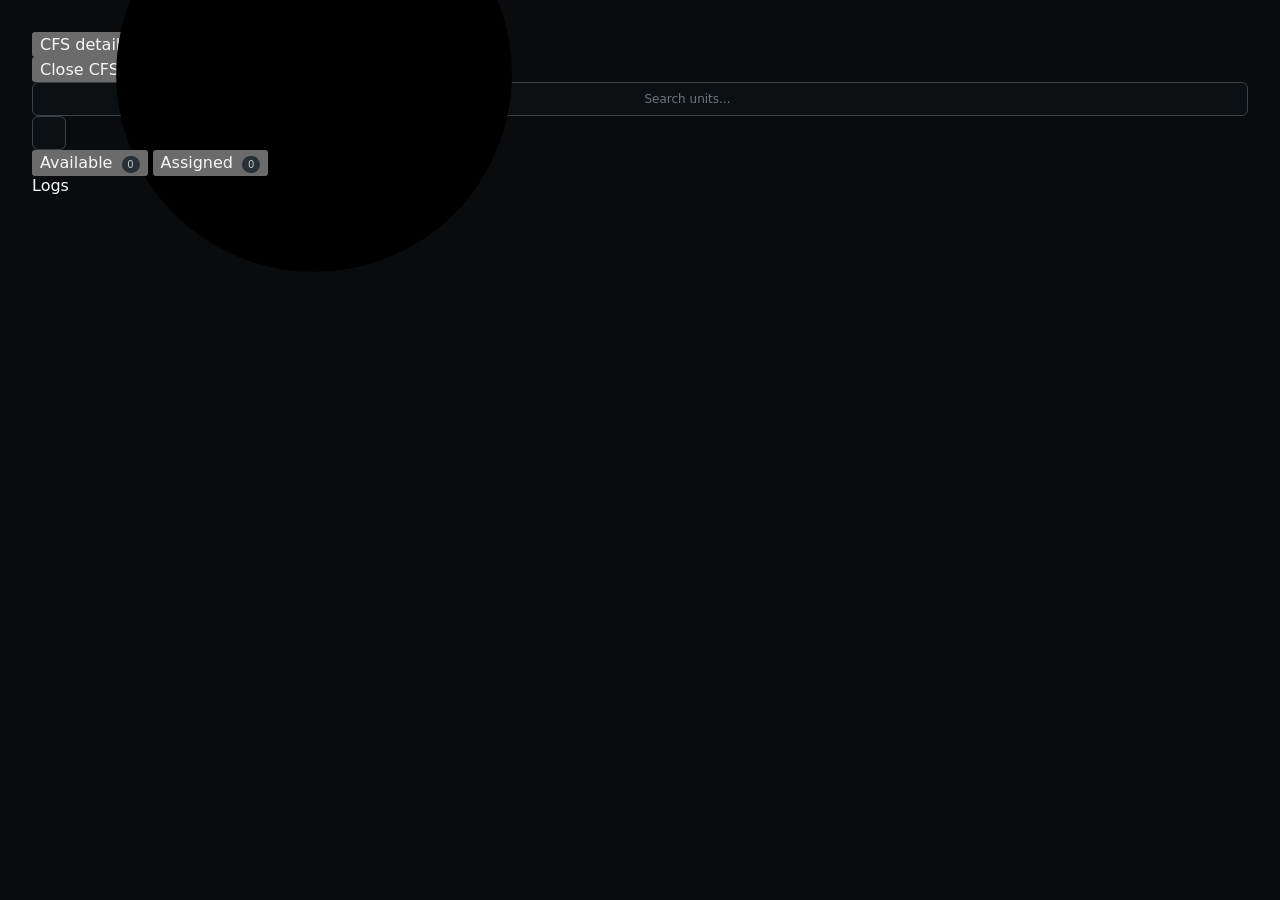
==== commit 968c6d90: "Rebuild prototype from provided Unit components" ====
--- a/index.html
+++ b/index.html
@@ -1,5 +1,5 @@
 <!doctype html>
-<html lang="en">
+<html lang="en" class="dark">
 <head>
   <meta charset="UTF-8" />
   <meta name="viewport" content="width=device-width, initial-scale=1.0" />
@@ -7,51 +7,54 @@
   <link rel="stylesheet" href="styles.css" />
 </head>
 <body>
-  <main class="prototype-shell">
-    <section class="prototype-card" aria-label="Unit grouping prototype">
-      <header class="prototype-header">
-        <div>
-          <p class="eyebrow">Dispatch · Units</p>
-          <h1>Unit grouping</h1>
+  <main class="prototype-page">
+    <div class="prototype-controls" aria-label="Prototype controls">
+      <div class="context-switch" role="group" aria-label="Dispatch context">
+        <button class="control-btn active" data-context="details">CFS details</button>
+        <button class="control-btn" data-context="map">Map view</button>
+      </div>
+      <button class="control-btn destructive" id="close-cfs">Close CFS</button>
+      <button class="control-btn" id="reset-demo">Reset demo</button>
+      <span class="context-note" id="context-note">CFS details · Units</span>
+    </div>
+
+    <section class="units-sidebar" aria-label="CFS units">
+      <div class="sidebar-top">
+        <div class="toolbar-row">
+          <label class="search-field">
+            <svg viewBox="0 0 24 24" aria-hidden="true"><circle cx="11" cy="11" r="8"></circle><path d="m21 21-4.3-4.3"></path></svg>
+            <input id="unit-search" placeholder="Search units..." autocomplete="off" />
+          </label>
+          <button class="icon-button" id="filter-button" aria-label="Filters" aria-expanded="false">
+            <svg viewBox="0 0 24 24" aria-hidden="true"><path d="M4 5h16M7 12h10M10 19h4"></path></svg>
+          </button>
         </div>
-        <div class="context-tabs" id="context-tabs" role="tablist" aria-label="Prototype context">
-          <button class="context-tab active" data-context="details">CFS details</button>
-          <button class="context-tab" data-context="map">Map view</button>
+        <div class="filter-popover" id="filter-popover" hidden>
+          <div class="filter-heading">Filters</div>
+          <button class="filter-option active" data-filter="all">All units <span>✓</span></button>
+          <button class="filter-option" data-filter="police">Police <span>✓</span></button>
+          <button class="filter-option" data-filter="fire">Fire <span>✓</span></button>
         </div>
-      </header>
 
-      <div class="units-toolbar">
-        <div class="search-field">
-          <span class="search-icon">⌕</span>
-          <input id="unit-search" type="search" placeholder="Search..." autocomplete="off" />
+        <div class="lifted-tabs" id="unit-tabs" role="tablist">
+          <button class="lifted-tab active" data-tab="available" role="tab">Available <span class="count-badge" id="available-count">0</span></button>
+          <button class="lifted-tab" data-tab="assigned" role="tab">Assigned <span class="count-badge" id="assigned-count">0</span></button>
+          <span class="active-dot" aria-hidden="true"></span>
         </div>
-        <button class="icon-button" type="button" aria-label="Filters">≡</button>
       </div>
 
-      <div class="unit-tabs" id="unit-tabs" role="tablist">
-        <button class="unit-tab active" data-tab="available">Available <span class="count-badge" id="available-count"></span></button>
-        <button class="unit-tab" data-tab="assigned">Assigned <span class="count-badge" id="assigned-count"></span></button>
-        <button class="unit-tab" data-tab="offduty">Off duty <span class="count-badge" id="offduty-count"></span></button>
-      </div>
-
-      <div class="substatus" id="substatus"></div>
-      <div class="context-note" id="context-note"></div>
-      <div class="unit-list" id="unit-list" aria-live="polite"></div>
+      <div class="status-filter-wrap" id="status-filter-wrap"></div>
+      <div class="drag-message" id="drag-message" hidden>Drop onto another unit to group</div>
+      <div class="units-scroll" id="units-list"></div>
     </section>
 
-    <section class="log-card">
-      <div class="log-header">
-        <div>
-          <p class="eyebrow">Prototype state</p>
-          <h2>Logs</h2>
-        </div>
-        <button class="text-button" id="reset-demo" type="button">Reset demo</button>
-      </div>
-      <div class="log-feed" id="log-feed"></div>
-    </section>
+    <aside class="event-log" aria-label="Prototype logs">
+      <div class="event-log-title">Logs</div>
+      <div id="log-list"></div>
+    </aside>
+
+    <div class="toast" id="toast" role="status" aria-live="polite"></div>
   </main>
-
-  <div class="toast" id="toast" role="status"></div>
   <script src="app.js"></script>
 </body>
 </html>
--- a/styles.css
+++ b/styles.css
@@ -1,2 +1,116 @@
-:root{--surface:#15191c;--surface-2:#1b2024;--surface-3:#20262a;--border:#2a3035;--muted:#8d969d;--text:#f3f5f6;--accent:#9ff276;--green-soft:#1c2a20;--red:#ff5265;--red-soft:#3d2026;--blue-soft:#172e4d;--purple-soft:#31254b;--orange-soft:#4b2f1b;--amber-soft:#4b3516;--shadow:0 12px 28px rgba(0,0,0,.28)}
-*{box-sizing:border-box}html,body{margin:0;min-height:100%;font:12px/1.45 Inter,ui-sans-serif,system-ui,-apple-system,BlinkMacSystemFont,"Segoe UI",sans-serif;color:var(--text)}body{background:transparent}button,input{font:inherit;color:inherit}.prototype-shell{min-height:100vh;padding:24px;display:flex;align-items:flex-start;justify-content:center;background:transparent}.units-panel{width:390px;max-width:100%;background:var(--surface);border:1px solid var(--border);border-radius:6px;overflow:hidden;box-shadow:var(--shadow);position:relative}.units-toolbar{display:flex;gap:7px;padding:8px 10px;border-bottom:1px solid var(--border)}.search-wrap{flex:1;display:flex;align-items:center;gap:6px;background:#111416;border:1px solid #30363b;border-radius:4px;padding:0 7px;color:var(--muted)}.search-wrap input{border:0;background:transparent;min-width:0;width:100%;padding:7px 0;outline:none}.icon-btn{width:30px;border:0;background:transparent;color:var(--muted);cursor:pointer;border-radius:4px}.icon-btn:hover{background:var(--surface-3);color:var(--text)}.units-tabs{display:grid;grid-template-columns:1fr 1fr;border-bottom:1px solid var(--border);padding:0 8px}.units-tabs button{border:0;background:transparent;color:var(--muted);cursor:pointer;position:relative;padding:10px 4px}.units-tabs button.active{color:var(--text)}.units-tabs button.active:after{content:"";position:absolute;left:8px;right:8px;bottom:-1px;height:2px;background:var(--accent)}.count{font-size:9px;border-radius:999px;background:#2c3338;color:#aab2b8;padding:1px 5px;margin-left:3px}.subfilter{padding:7px 10px 9px;border-bottom:1px solid var(--border);display:flex;flex-direction:column;gap:5px;color:var(--muted);font-size:9px}.chips{display:flex;gap:5px}.chip{border:1px solid #30363b;background:#181d20;color:var(--muted);border-radius:999px;padding:3px 7px;cursor:pointer}.chip.active{background:#27312c;color:#c9fbb3;border-color:#3d5343}.drop-help{display:none;padding:7px 10px;background:#162019;color:#a9d99a;border-bottom:1px solid #2a3b2e;font-size:9px}.drop-help.visible{display:block}.units-list{max-height:680px;overflow:auto}.unit-group{border-bottom:1px solid var(--border)}.unit-card{position:relative;background:var(--surface);transition:background .15s,transform .15s,box-shadow .15s}.unit-card:not(.subunit):hover{background:#1a2023}.unit-card.draggable{cursor:grab}.unit-card.dragging{opacity:.45;transform:scale(.985)}.unit-card.drop-target{background:#1f2a22;box-shadow:inset 0 0 0 1px #5d8c65}.unit-card.drop-target:after{content:"Drop to group";position:absolute;right:10px;top:8px;background:#2b5a33;color:#d8ffd0;border-radius:4px;padding:3px 6px;font-size:9px;font-weight:700;z-index:5}.agency-stripe{width:2px;position:absolute;left:0;top:0;bottom:0;background:#67a7e8}.unit-summary{border:0;background:transparent;width:100%;display:flex;align-items:flex-start;gap:8px;padding:10px;text-align:left;cursor:pointer}.unit-main{min-width:0;flex:1;display:flex;flex-direction:column;gap:4px}.unit-line{display:flex;align-items:center;gap:6px;min-width:0}.unit-name{font-size:11px;font-weight:700;white-space:nowrap;overflow:hidden;text-overflow:ellipsis}.unit-meta{color:var(--muted);font-weight:400}.unit-address{font-size:9px;color:var(--muted);white-space:nowrap;overflow:hidden;text-overflow:ellipsis}.status-pill{margin-left:auto;border-radius:4px;padding:1px 5px;font-size:8px;line-height:15px;font-weight:700;white-space:nowrap}.status-ACTIVE{background:#153523;color:#9de5b1}.status-ASSIGNED{background:var(--blue-soft);color:#91bfff}.status-EN_ROUTE{background:var(--purple-soft);color:#c9afff}.status-ON_SCENE{background:var(--orange-soft);color:#ffc38c}.status-PROGRESS{background:#252f50;color:#aebdff}.status-STANDBY{background:var(--amber-soft);color:#ffd27c}.chev{color:var(--muted);font-size:12px;transition:transform .18s}.unit-card.expanded>.unit-summary .chev{transform:rotate(180deg)}.group-chip{display:inline-flex;align-items:center;gap:3px;border:1px solid #3c4b41;background:var(--green-soft);color:#baf3ad;border-radius:4px;padding:1px 5px;font-size:8px}.unit-expanded{display:none;border-top:1px solid #242a2e;padding:9px 10px 10px}.unit-card.expanded>.unit-expanded{display:block}.unit-fields{display:grid;grid-template-columns:auto 1fr;gap:4px 10px;font-size:9px;margin:0 0 8px}.unit-fields dt{color:var(--muted)}.unit-fields dd{margin:0}.action-row{border-top:1px solid #272d31;padding-top:8px;display:flex;gap:5px;flex-wrap:wrap}.action-btn{border:1px solid #343b40;background:#1c2226;color:#dbe0e3;border-radius:4px;padding:5px 7px;cursor:pointer;font-size:9px}.action-btn.primary{background:#95e86d;color:#12200e;border-color:#95e86d;font-weight:750}.action-btn.danger-outline{color:#ff8d98;border-color:#653942;background:#24191c}.group-children{background:#101315;padding:4px 0 7px}.unit-card.subunit{margin:0 8px 0 20px;background:#121619;border-left:1px solid #3b444a}.unit-card.subunit+.unit-card.subunit{border-top:1px dashed #293036}.unit-card.subunit:before{content:"";position:absolute;left:-12px;top:0;width:12px;height:22px;border-left:1px solid #4c555b;border-bottom:1px solid #4c555b;border-radius:0 0 0 5px}.subunit-note{color:#78838a;font-size:8px;margin-top:6px}.group-footer{display:flex;justify-content:flex-end;padding:6px 8px 0}.ungroup-all{border:0;background:transparent;color:#a7b0b5;font-size:9px;cursor:pointer}.ungroup-all:hover{color:#fff}.empty-copy{padding:28px;text-align:center;color:var(--muted)}.toast{position:absolute;right:10px;bottom:10px;max-width:320px;background:#20272b;border:1px solid #3b454a;border-radius:5px;box-shadow:var(--shadow);padding:8px 10px;opacity:0;transform:translateY(8px);pointer-events:none;transition:.18s}.toast.show{opacity:1;transform:translateY(0)}@media(max-width:520px){.prototype-shell{padding:12px}.units-panel{width:100%}}+:root{
+  color-scheme:dark;
+  --background:#090b0d;
+  --panel:#101315;
+  --panel-2:#14181b;
+  --accent:#1a2024;
+  --border:#2a3034;
+  --border-strong:#394147;
+  --foreground:#f4f6f7;
+  --muted:#8f999f;
+  --muted-2:#6f797f;
+  --green:#9ff276;
+  --green-bg:#173321;
+  --green-border:#28553a;
+  --blue:#a7c9ff;
+  --blue-bg:#172945;
+  --amber:#ffd483;
+  --amber-bg:#3d2d16;
+  --purple:#d1b9ff;
+  --purple-bg:#302348;
+  --red:#ff9ca7;
+  --red-bg:#3e2027;
+  --shadow:0 18px 48px rgba(0,0,0,.34);
+}
+*{box-sizing:border-box}
+html,body{margin:0;min-height:100%;background:var(--background);color:var(--foreground);font-family:Inter,ui-sans-serif,system-ui,-apple-system,BlinkMacSystemFont,"Segoe UI",sans-serif}
+body{padding:32px}
+button,input{font:inherit}
+button{color:inherit}
+.prototype-shell{width:min(1040px,100%);margin:0 auto;display:grid;grid-template-columns:minmax(420px,560px) minmax(300px,1fr);gap:20px;align-items:start}
+.prototype-card,.log-card{background:var(--panel);border:1px solid var(--border);border-radius:10px;box-shadow:var(--shadow);overflow:hidden}
+.prototype-header,.log-header{min-height:70px;padding:14px 16px;border-bottom:1px solid var(--border);display:flex;align-items:center;justify-content:space-between;gap:16px}
+.eyebrow{margin:0 0 2px;color:var(--muted);font-size:11px}
+h1,h2{margin:0;font-size:15px;line-height:1.3;font-weight:650}
+.context-tabs{display:flex;gap:2px;padding:3px;background:var(--accent);border-radius:7px}
+.context-tab{border:0;background:transparent;color:var(--muted);padding:6px 9px;border-radius:5px;font-size:12px;cursor:pointer}
+.context-tab.active{background:#242a2e;color:var(--foreground)}
+.units-toolbar{display:flex;gap:8px;padding:10px 12px;border-bottom:1px solid var(--border)}
+.search-field{height:34px;flex:1;display:flex;align-items:center;gap:7px;padding:0 9px;background:#0d1012;border:1px solid var(--border-strong);border-radius:6px;color:var(--muted)}
+.search-field:focus-within{border-color:#5a666d}
+.search-field input{width:100%;min-width:0;border:0;outline:0;background:transparent;color:var(--foreground);font-size:12px}
+.search-field input::placeholder{color:#6d777d}
+.search-icon{font-size:13px}
+.icon-button{width:34px;height:34px;border:1px solid var(--border-strong);background:#0d1012;border-radius:6px;color:var(--muted);cursor:pointer}
+.icon-button:hover{background:var(--accent);color:var(--foreground)}
+.unit-tabs{height:43px;display:grid;grid-template-columns:1fr 1fr 1fr;border-bottom:1px solid var(--border);padding:0 10px}
+.unit-tab{position:relative;border:0;background:transparent;color:var(--muted);cursor:pointer;font-size:12px;font-weight:500}
+.unit-tab.active{color:var(--foreground)}
+.unit-tab.active::after{content:"";position:absolute;left:8px;right:8px;bottom:-1px;height:2px;background:var(--green)}
+.count-badge{display:inline-grid;place-items:center;min-width:18px;height:17px;padding:0 5px;margin-left:4px;border-radius:999px;background:#293035;color:#c1c7ca;font-size:10px}
+.substatus{padding:9px 12px 11px;border-bottom:1px solid var(--border);display:flex;flex-wrap:wrap;gap:6px;align-items:center}
+.substatus-label{width:100%;font-size:10px;color:var(--muted)}
+.filter-chip{border:1px solid var(--border-strong);background:var(--panel-2);color:var(--muted);border-radius:999px;padding:4px 8px;font-size:10px;cursor:pointer}
+.filter-chip.active{background:#27332b;border-color:#3e5544;color:#c7f7b3}
+.context-note{display:none;padding:8px 12px;border-bottom:1px solid #284130;background:#142019;color:#bde5b1;font-size:10px}
+.context-note.visible{display:block}
+.unit-list{min-height:500px;max-height:680px;overflow:auto}
+.unit-group{border-bottom:1px solid var(--border)}
+.unit-card{position:relative;background:var(--panel);transition:background .16s,transform .16s,box-shadow .16s}
+.unit-card::before{content:"";position:absolute;inset-block:0;left:0;width:2px;background:#76aeea}
+.unit-card:hover{background:#151a1d}
+.unit-card.selected{background:linear-gradient(90deg,rgba(118,174,234,.20),transparent 9px)}
+.unit-card.dragging{opacity:.38;transform:scale(.985)}
+.unit-card.drop-target{background:#19231c;box-shadow:inset 0 0 0 1px #4f7558}
+.unit-card.drop-target::after{content:"Drop to group";position:absolute;top:9px;right:34px;padding:3px 6px;border-radius:4px;background:#265133;color:#d9ffd0;font-size:9px;font-weight:700;z-index:3}
+.unit-summary{width:100%;border:0;background:transparent;display:flex;align-items:flex-start;gap:8px;padding:12px;text-align:left;cursor:pointer}
+.unit-main{flex:1;min-width:0;display:flex;flex-direction:column;gap:5px}
+.unit-topline{display:flex;align-items:center;gap:7px;min-width:0}
+.unit-title{min-width:0;flex:1;overflow:hidden;text-overflow:ellipsis;white-space:nowrap;font-size:13px;font-weight:650}
+.unit-meta{color:var(--muted);font-weight:400}
+.unit-location{font-size:11px;color:var(--muted);overflow:hidden;text-overflow:ellipsis;white-space:nowrap}
+.status-badge{flex:0 0 auto;border-radius:4px;padding:2px 6px;font-size:10px;line-height:16px;font-weight:650;border:1px solid transparent}
+.status-ACTIVE{background:var(--green-bg);color:#a8e7b9}
+.status-ASSIGNED{background:var(--blue-bg);color:var(--blue)}
+.status-EN_ROUTE{background:var(--purple-bg);color:var(--purple)}
+.status-ON_SCENE{background:var(--amber-bg);color:var(--amber)}
+.status-IN_PROGRESS{background:#232e4a;color:#b8c4ff}
+.status-STANDBY{background:#3c2c15;color:#ffd188}
+.status-OFF_DUTY{background:#2b3034;color:#c6cccf}
+.chevron{flex:0 0 auto;color:var(--muted);font-size:14px;line-height:20px;transition:transform .16s}
+.unit-card.expanded .chevron{transform:rotate(180deg)}
+.group-badge{display:inline-flex;align-items:center;border:1px solid #3f5346;background:#1b2820;color:#b9eaaa;border-radius:4px;padding:2px 5px;font-size:9px;font-weight:600;white-space:nowrap}
+.unit-expanded{display:none;border-top:1px solid #23292d}
+.unit-card.expanded>.unit-expanded{display:block;animation:reveal .16s ease-out}
+.unit-fields{margin:0;padding:11px 12px;display:grid;grid-template-columns:auto 1fr;gap:6px 12px;font-size:11px}
+.unit-fields dt{color:var(--muted)}
+.unit-fields dd{margin:0;min-width:0}
+.actions-separator{height:1px;background:linear-gradient(90deg,transparent,var(--border),transparent)}
+.action-area{padding:11px 12px;display:flex;flex-wrap:wrap;gap:6px}
+.action-button{border:1px solid var(--border-strong);background:#191e21;color:#dfe3e5;border-radius:5px;padding:6px 8px;font-size:10px;cursor:pointer}
+.action-button:hover{background:#242a2e}
+.action-button.primary{background:#96e96f;border-color:#96e96f;color:#10200d;font-weight:700}
+.action-button.danger{background:#24191c;border-color:#633942;color:#ff9da8}
+.subunits{background:#0d1012;padding:0 0 7px}
+.subunit{margin-left:20px;background:#0f1214;border-left:1px solid #3d474c}
+.subunit::before{background:#839097}
+.subunit::after{content:"";position:absolute;left:-11px;top:0;width:10px;height:24px;border-left:1px solid #485258;border-bottom:1px solid #485258;border-radius:0 0 0 5px}
+.subunit:hover{background:#121619}
+.subunit .unit-summary{padding-left:11px}
+.subunit-note{width:100%;color:#737d83;font-size:9px;margin-top:1px}
+.group-footer{padding:7px 12px 2px 20px;display:flex;justify-content:flex-end}
+.group-footer button{border:0;background:transparent;color:var(--muted);font-size:10px;cursor:pointer}
+.group-footer button:hover{color:var(--foreground)}
+.empty-state{padding:60px 20px;text-align:center;color:var(--muted);font-size:12px}
+.log-card{min-height:300px}
+.text-button{border:0;background:transparent;color:var(--muted);font-size:11px;cursor:pointer}
+.text-button:hover{color:var(--foreground)}
+.log-feed{max-height:520px;overflow:auto}
+.log-entry{padding:11px 14px;border-bottom:1px solid var(--border);display:flex;gap:10px;align-items:flex-start}
+.log-dot{width:7px;height:7px;margin-top:5px;border-radius:50%;background:#7a848a;flex:0 0 auto}
+.log-entry strong{display:block;font-size:11px;font-weight:600;color:#dfe4e6}
+.log-entry span{display:block;margin-top:2px;font-size:10px;color:var(--muted)}
+.toast{position:fixed;right:22px;bottom:22px;max-width:360px;padding:9px 11px;border:1px solid var(--border-strong);border-radius:6px;background:#20272b;color:#edf0f1;box-shadow:var(--shadow);font-size:11px;opacity:0;transform:translateY(8px);pointer-events:none;transition:.18s}
+.toast.show{opacity:1;transform:none}
+@keyframes reveal{from{opacity:0;transform:translateY(-3px)}to{opacity:1;transform:none}}
+@media(max-width:860px){body{padding:14px}.prototype-shell{grid-template-columns:1fr}.unit-list{min-height:420px}.log-card{min-height:auto}}
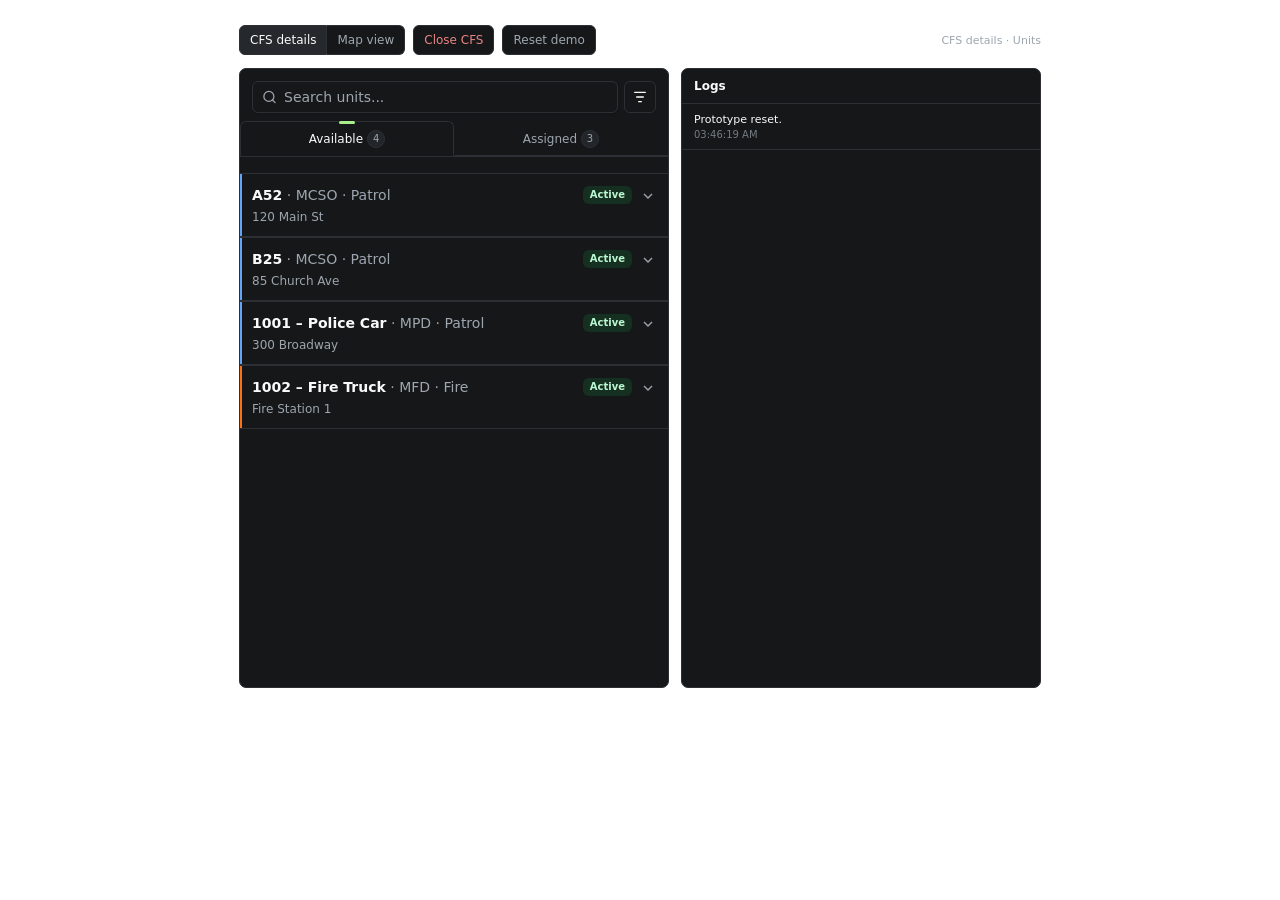
==== commit ba7ac5c7: "Force fresh prototype assets on GitHub Pages" ====
--- a/index.html
+++ b/index.html
@@ -4,7 +4,7 @@
   <meta charset="UTF-8" />
   <meta name="viewport" content="width=device-width, initial-scale=1.0" />
   <title>911systems — Unit Grouping Prototype</title>
-  <link rel="stylesheet" href="styles.css" />
+  <link rel="stylesheet" href="./styles.css?v=202608180001" />
 </head>
 <body>
   <main class="prototype-page">
@@ -55,6 +55,6 @@
 
     <div class="toast" id="toast" role="status" aria-live="polite"></div>
   </main>
-  <script src="app.js"></script>
+  <script src="./app.js?v=202608180001"></script>
 </body>
 </html>
--- a/styles.css
+++ b/styles.css
@@ -1,116 +1,9 @@
-:root{
-  color-scheme:dark;
-  --background:#090b0d;
-  --panel:#101315;
-  --panel-2:#14181b;
-  --accent:#1a2024;
-  --border:#2a3034;
-  --border-strong:#394147;
-  --foreground:#f4f6f7;
-  --muted:#8f999f;
-  --muted-2:#6f797f;
-  --green:#9ff276;
-  --green-bg:#173321;
-  --green-border:#28553a;
-  --blue:#a7c9ff;
-  --blue-bg:#172945;
-  --amber:#ffd483;
-  --amber-bg:#3d2d16;
-  --purple:#d1b9ff;
-  --purple-bg:#302348;
-  --red:#ff9ca7;
-  --red-bg:#3e2027;
-  --shadow:0 18px 48px rgba(0,0,0,.34);
-}
-*{box-sizing:border-box}
-html,body{margin:0;min-height:100%;background:var(--background);color:var(--foreground);font-family:Inter,ui-sans-serif,system-ui,-apple-system,BlinkMacSystemFont,"Segoe UI",sans-serif}
-body{padding:32px}
-button,input{font:inherit}
-button{color:inherit}
-.prototype-shell{width:min(1040px,100%);margin:0 auto;display:grid;grid-template-columns:minmax(420px,560px) minmax(300px,1fr);gap:20px;align-items:start}
-.prototype-card,.log-card{background:var(--panel);border:1px solid var(--border);border-radius:10px;box-shadow:var(--shadow);overflow:hidden}
-.prototype-header,.log-header{min-height:70px;padding:14px 16px;border-bottom:1px solid var(--border);display:flex;align-items:center;justify-content:space-between;gap:16px}
-.eyebrow{margin:0 0 2px;color:var(--muted);font-size:11px}
-h1,h2{margin:0;font-size:15px;line-height:1.3;font-weight:650}
-.context-tabs{display:flex;gap:2px;padding:3px;background:var(--accent);border-radius:7px}
-.context-tab{border:0;background:transparent;color:var(--muted);padding:6px 9px;border-radius:5px;font-size:12px;cursor:pointer}
-.context-tab.active{background:#242a2e;color:var(--foreground)}
-.units-toolbar{display:flex;gap:8px;padding:10px 12px;border-bottom:1px solid var(--border)}
-.search-field{height:34px;flex:1;display:flex;align-items:center;gap:7px;padding:0 9px;background:#0d1012;border:1px solid var(--border-strong);border-radius:6px;color:var(--muted)}
-.search-field:focus-within{border-color:#5a666d}
-.search-field input{width:100%;min-width:0;border:0;outline:0;background:transparent;color:var(--foreground);font-size:12px}
-.search-field input::placeholder{color:#6d777d}
-.search-icon{font-size:13px}
-.icon-button{width:34px;height:34px;border:1px solid var(--border-strong);background:#0d1012;border-radius:6px;color:var(--muted);cursor:pointer}
-.icon-button:hover{background:var(--accent);color:var(--foreground)}
-.unit-tabs{height:43px;display:grid;grid-template-columns:1fr 1fr 1fr;border-bottom:1px solid var(--border);padding:0 10px}
-.unit-tab{position:relative;border:0;background:transparent;color:var(--muted);cursor:pointer;font-size:12px;font-weight:500}
-.unit-tab.active{color:var(--foreground)}
-.unit-tab.active::after{content:"";position:absolute;left:8px;right:8px;bottom:-1px;height:2px;background:var(--green)}
-.count-badge{display:inline-grid;place-items:center;min-width:18px;height:17px;padding:0 5px;margin-left:4px;border-radius:999px;background:#293035;color:#c1c7ca;font-size:10px}
-.substatus{padding:9px 12px 11px;border-bottom:1px solid var(--border);display:flex;flex-wrap:wrap;gap:6px;align-items:center}
-.substatus-label{width:100%;font-size:10px;color:var(--muted)}
-.filter-chip{border:1px solid var(--border-strong);background:var(--panel-2);color:var(--muted);border-radius:999px;padding:4px 8px;font-size:10px;cursor:pointer}
-.filter-chip.active{background:#27332b;border-color:#3e5544;color:#c7f7b3}
-.context-note{display:none;padding:8px 12px;border-bottom:1px solid #284130;background:#142019;color:#bde5b1;font-size:10px}
-.context-note.visible{display:block}
-.unit-list{min-height:500px;max-height:680px;overflow:auto}
-.unit-group{border-bottom:1px solid var(--border)}
-.unit-card{position:relative;background:var(--panel);transition:background .16s,transform .16s,box-shadow .16s}
-.unit-card::before{content:"";position:absolute;inset-block:0;left:0;width:2px;background:#76aeea}
-.unit-card:hover{background:#151a1d}
-.unit-card.selected{background:linear-gradient(90deg,rgba(118,174,234,.20),transparent 9px)}
-.unit-card.dragging{opacity:.38;transform:scale(.985)}
-.unit-card.drop-target{background:#19231c;box-shadow:inset 0 0 0 1px #4f7558}
-.unit-card.drop-target::after{content:"Drop to group";position:absolute;top:9px;right:34px;padding:3px 6px;border-radius:4px;background:#265133;color:#d9ffd0;font-size:9px;font-weight:700;z-index:3}
-.unit-summary{width:100%;border:0;background:transparent;display:flex;align-items:flex-start;gap:8px;padding:12px;text-align:left;cursor:pointer}
-.unit-main{flex:1;min-width:0;display:flex;flex-direction:column;gap:5px}
-.unit-topline{display:flex;align-items:center;gap:7px;min-width:0}
-.unit-title{min-width:0;flex:1;overflow:hidden;text-overflow:ellipsis;white-space:nowrap;font-size:13px;font-weight:650}
-.unit-meta{color:var(--muted);font-weight:400}
-.unit-location{font-size:11px;color:var(--muted);overflow:hidden;text-overflow:ellipsis;white-space:nowrap}
-.status-badge{flex:0 0 auto;border-radius:4px;padding:2px 6px;font-size:10px;line-height:16px;font-weight:650;border:1px solid transparent}
-.status-ACTIVE{background:var(--green-bg);color:#a8e7b9}
-.status-ASSIGNED{background:var(--blue-bg);color:var(--blue)}
-.status-EN_ROUTE{background:var(--purple-bg);color:var(--purple)}
-.status-ON_SCENE{background:var(--amber-bg);color:var(--amber)}
-.status-IN_PROGRESS{background:#232e4a;color:#b8c4ff}
-.status-STANDBY{background:#3c2c15;color:#ffd188}
-.status-OFF_DUTY{background:#2b3034;color:#c6cccf}
-.chevron{flex:0 0 auto;color:var(--muted);font-size:14px;line-height:20px;transition:transform .16s}
-.unit-card.expanded .chevron{transform:rotate(180deg)}
-.group-badge{display:inline-flex;align-items:center;border:1px solid #3f5346;background:#1b2820;color:#b9eaaa;border-radius:4px;padding:2px 5px;font-size:9px;font-weight:600;white-space:nowrap}
-.unit-expanded{display:none;border-top:1px solid #23292d}
-.unit-card.expanded>.unit-expanded{display:block;animation:reveal .16s ease-out}
-.unit-fields{margin:0;padding:11px 12px;display:grid;grid-template-columns:auto 1fr;gap:6px 12px;font-size:11px}
-.unit-fields dt{color:var(--muted)}
-.unit-fields dd{margin:0;min-width:0}
-.actions-separator{height:1px;background:linear-gradient(90deg,transparent,var(--border),transparent)}
-.action-area{padding:11px 12px;display:flex;flex-wrap:wrap;gap:6px}
-.action-button{border:1px solid var(--border-strong);background:#191e21;color:#dfe3e5;border-radius:5px;padding:6px 8px;font-size:10px;cursor:pointer}
-.action-button:hover{background:#242a2e}
-.action-button.primary{background:#96e96f;border-color:#96e96f;color:#10200d;font-weight:700}
-.action-button.danger{background:#24191c;border-color:#633942;color:#ff9da8}
-.subunits{background:#0d1012;padding:0 0 7px}
-.subunit{margin-left:20px;background:#0f1214;border-left:1px solid #3d474c}
-.subunit::before{background:#839097}
-.subunit::after{content:"";position:absolute;left:-11px;top:0;width:10px;height:24px;border-left:1px solid #485258;border-bottom:1px solid #485258;border-radius:0 0 0 5px}
-.subunit:hover{background:#121619}
-.subunit .unit-summary{padding-left:11px}
-.subunit-note{width:100%;color:#737d83;font-size:9px;margin-top:1px}
-.group-footer{padding:7px 12px 2px 20px;display:flex;justify-content:flex-end}
-.group-footer button{border:0;background:transparent;color:var(--muted);font-size:10px;cursor:pointer}
-.group-footer button:hover{color:var(--foreground)}
-.empty-state{padding:60px 20px;text-align:center;color:var(--muted);font-size:12px}
-.log-card{min-height:300px}
-.text-button{border:0;background:transparent;color:var(--muted);font-size:11px;cursor:pointer}
-.text-button:hover{color:var(--foreground)}
-.log-feed{max-height:520px;overflow:auto}
-.log-entry{padding:11px 14px;border-bottom:1px solid var(--border);display:flex;gap:10px;align-items:flex-start}
-.log-dot{width:7px;height:7px;margin-top:5px;border-radius:50%;background:#7a848a;flex:0 0 auto}
-.log-entry strong{display:block;font-size:11px;font-weight:600;color:#dfe4e6}
-.log-entry span{display:block;margin-top:2px;font-size:10px;color:var(--muted)}
-.toast{position:fixed;right:22px;bottom:22px;max-width:360px;padding:9px 11px;border:1px solid var(--border-strong);border-radius:6px;background:#20272b;color:#edf0f1;box-shadow:var(--shadow);font-size:11px;opacity:0;transform:translateY(8px);pointer-events:none;transition:.18s}
-.toast.show{opacity:1;transform:none}
-@keyframes reveal{from{opacity:0;transform:translateY(-3px)}to{opacity:1;transform:none}}
-@media(max-width:860px){body{padding:14px}.prototype-shell{grid-template-columns:1fr}.unit-list{min-height:420px}.log-card{min-height:auto}}
+:root{--background:hsl(210 10% 9%);--foreground:hsl(0 0% 98%);--card:hsl(210 10% 10%);--card-foreground:hsl(0 0% 98%);--popover:hsl(210 10% 10%);--popover-foreground:hsl(0 0% 98%);--primary:hsl(101 75% 74%);--primary-foreground:hsl(210 10% 15%);--primary-text:hsl(101 75% 74%);--secondary:hsl(210 10% 15%);--secondary-foreground:hsl(0 0% 98%);--muted:hsl(210 10% 15%);--muted-foreground:hsl(210 10% 65%);--accent:hsl(210 10% 16%);--accent-foreground:hsl(0 0% 98%);--destructive:hsl(0 62% 46%);--border:hsl(210 10% 19%);--input:hsl(210 10% 19%);--ring:hsl(101 75% 74%)}
+*{box-sizing:border-box}html,body{margin:0;min-height:100%;background:transparent;color:var(--foreground);font-family:Inter,ui-sans-serif,system-ui,-apple-system,BlinkMacSystemFont,"Segoe UI",sans-serif}button,input{font:inherit;color:inherit}button{cursor:pointer}.prototype-page{min-height:100vh;padding:24px;display:grid;grid-template-columns:minmax(360px,430px) minmax(260px,360px);grid-template-rows:auto minmax(620px,auto);align-content:start;justify-content:center;gap:12px;background:transparent}.prototype-controls{grid-column:1/-1;display:flex;align-items:center;gap:8px;min-height:32px}.context-switch{display:flex}.control-btn{height:30px;border:1px solid var(--border);background:var(--background);padding:0 10px;font-size:12px;color:var(--muted-foreground)}.context-switch .control-btn:first-child{border-radius:6px 0 0 6px}.context-switch .control-btn:last-child{border-left:0;border-radius:0 6px 6px 0}.control-btn:not(.context-switch .control-btn){border-radius:6px}.control-btn.active,.control-btn:hover{background:var(--accent);color:var(--foreground)}.control-btn.destructive{color:hsl(0 72% 72%)}.context-note{margin-left:auto;font-size:11px;color:var(--muted-foreground)}
+.units-sidebar{position:relative;display:flex;min-height:620px;max-height:820px;flex-direction:column;background:var(--background);border:1px solid var(--border);border-radius:7px;overflow:hidden}.sidebar-top{flex:none}.toolbar-row{display:flex;flex-wrap:wrap;gap:6px;padding:12px 12px 8px}.search-field{position:relative;flex:1;min-width:0}.search-field svg{position:absolute;left:10px;top:50%;width:15px;height:15px;transform:translateY(-50%);fill:none;stroke:var(--muted-foreground);stroke-width:2;stroke-linecap:round}.search-field input{height:32px;width:100%;border:1px solid var(--input);border-radius:6px;background:transparent;padding:4px 10px 4px 31px;font-size:14px;outline:none;box-shadow:0 1px 2px rgb(0 0 0/.12)}.search-field input::placeholder{color:var(--muted-foreground)}.search-field input:focus{border-color:var(--ring);box-shadow:0 0 0 1px var(--ring)}.icon-button{display:grid;width:32px;height:32px;place-items:center;border:1px solid var(--border);border-radius:6px;background:var(--background)}.icon-button:hover{background:var(--accent)}.icon-button svg{width:16px;height:16px;fill:none;stroke:currentColor;stroke-width:2;stroke-linecap:round}.filter-popover{position:absolute;z-index:30;top:48px;right:12px;width:190px;border:1px solid var(--border);border-radius:6px;background:var(--popover);padding:5px;box-shadow:0 10px 30px rgb(0 0 0/.36)}.filter-heading{padding:6px 8px;font-size:11px;font-weight:600;color:var(--muted-foreground)}.filter-option{display:flex;width:100%;align-items:center;justify-content:space-between;border:0;border-radius:4px;background:transparent;padding:7px 8px;text-align:left;font-size:12px}.filter-option:hover{background:var(--accent)}.filter-option span{visibility:hidden}.filter-option.active span{visibility:visible;color:var(--primary)}
+.lifted-tabs{position:relative;display:flex;height:36px;width:100%;justify-content:flex-start;border-bottom:1px solid var(--border);background:var(--background);padding:0}.lifted-tab{position:relative;height:100%;flex:1;border:1px solid transparent;border-bottom-color:var(--border);border-radius:6px 6px 0 0;background:var(--background);padding:6px 12px;font-size:12px;font-weight:500;color:var(--muted-foreground);transition:color .15s,background .15s,border-color .15s}.lifted-tab.active{z-index:2;margin-bottom:-2px;border-color:var(--border);border-bottom-color:var(--background);background:var(--background);color:var(--foreground)}.active-dot{position:absolute;z-index:4;top:0;left:25%;width:16px;height:3px;border-radius:999px;background:var(--primary);transform:translateX(-50%);transition:left .2s cubic-bezier(.2,.8,.2,1)}.count-badge{display:inline-flex;min-width:18px;height:18px;align-items:center;justify-content:center;border:1px solid var(--border);border-radius:999px;background:var(--secondary);padding:0 5px;font-size:10px;color:var(--muted-foreground)}
+.status-filter-wrap{padding:4px 12px 12px;background:var(--background)}.compact-select{display:inline-flex;height:28px;align-items:center;gap:7px;border:1px solid var(--border);border-radius:6px;background:var(--background);padding:0 9px;font-size:11px;color:var(--foreground)}.compact-select svg{width:13px;height:13px;fill:none;stroke:var(--muted-foreground);stroke-width:2}.compact-menu{margin-top:5px;display:flex;flex-wrap:wrap;gap:5px}.status-chip{height:25px;border:1px solid var(--border);border-radius:999px;background:var(--background);padding:0 9px;font-size:10px;color:var(--muted-foreground)}.status-chip.active{background:var(--secondary);color:var(--foreground)}.drag-message{padding:7px 12px;border-block:1px solid hsl(101 35% 28%);background:hsl(101 24% 13%);font-size:11px;color:hsl(101 75% 78%)}.units-scroll{min-height:0;flex:1;overflow-y:auto;overscroll-behavior:contain}.empty-state{padding:24px;text-align:center;font-size:14px;color:var(--muted-foreground)}
+.unit-group{position:relative}.unit-item{position:relative;border-bottom:1px solid var(--border);background:var(--background);transition:background .14s,opacity .14s,transform .14s,box-shadow .14s}.unit-item:first-child{border-top:1px solid var(--border)}.unit-item::before{content:"";position:absolute;inset-block:0;left:0;width:2px;background:var(--stripe,#d4d4d8)}.unit-item:not(.selected):hover{background:var(--accent)}.unit-item.selected{background:linear-gradient(90deg,var(--gradient,rgba(161,161,170,.3)) 0,transparent 8px);box-shadow:0 1px 2px rgb(0 0 0/.18)}.unit-item.dragging{opacity:.46;transform:scale(.987)}.unit-item.drop-target{background:hsl(101 24% 13%);box-shadow:inset 0 0 0 1px hsl(101 34% 36%)}.unit-item.drop-target::after{content:"Drop to group";position:absolute;right:12px;bottom:8px;border:1px solid hsl(101 38% 35%);border-radius:5px;background:hsl(101 28% 18%);padding:3px 6px;font-size:10px;color:hsl(101 75% 78%)}.unit-header{display:flex;width:100%;align-items:flex-start;gap:8px;border:0;background:transparent;padding:12px;text-align:left}.unit-summary{display:flex;width:100%;min-width:0;flex-direction:column;gap:6px}.unit-top-line{display:flex;align-items:center;gap:8px}.unit-name{min-width:0;flex:1;overflow:hidden;text-overflow:ellipsis;white-space:nowrap;font-size:14px;font-weight:600}.unit-meta{font-weight:400;color:var(--muted-foreground)}.status-badge{flex:none;border:1px solid transparent;border-radius:6px;padding:0 6px;font-size:10px;line-height:16px;font-weight:600}.status-ACTIVE{background:rgb(20 83 45/.4);color:rgb(187 247 208)}.status-QUEUED{background:rgb(39 39 42);color:rgb(228 228 231)}.status-ASSIGNED{background:rgb(30 58 138/.4);color:rgb(191 219 254)}.status-EN_ROUTE{background:rgb(88 28 135/.4);color:rgb(233 213 255)}.status-ON_SCENE{background:rgb(124 45 18/.4);color:rgb(254 215 170)}.status-IN_THE_AREA{background:rgb(113 63 18/.4);color:rgb(254 240 138)}.status-PROGRESS{background:rgb(49 46 129/.4);color:rgb(199 210 254)}.status-STANDBY{background:rgb(120 53 15/.4);color:rgb(253 230 138)}.unit-address{overflow:hidden;text-overflow:ellipsis;white-space:nowrap;font-size:12px;color:var(--muted-foreground)}.chevron{margin-top:2px;width:16px;height:16px;flex:none;fill:none;stroke:var(--muted-foreground);stroke-width:2;transition:transform .18s}.unit-item.selected>.unit-header .chevron{transform:rotate(180deg)}.group-count{display:inline-flex;align-items:center;border:1px solid hsl(101 25% 30%);border-radius:999px;background:hsl(101 20% 14%);padding:0 6px;font-size:10px;line-height:17px;color:hsl(101 70% 76%)}
+.unit-expanded{display:none;overflow:hidden}.unit-item.selected>.unit-expanded{display:block;animation:collapsibleDown .16s ease-out}.fields-pad{padding:0 12px 12px}.unit-fields{display:grid;grid-template-columns:auto 1fr;gap:6px 12px;margin:0;font-size:12px}.unit-fields dt{color:var(--muted-foreground)}.unit-fields dd{min-width:0;margin:0;font-weight:500}.unit-fields p{margin:0;overflow:hidden;text-overflow:ellipsis;white-space:nowrap}.fade-divider{height:1px;background:linear-gradient(90deg,transparent,var(--border),transparent)}.actions-pad{padding:12px}.action-row{display:flex;flex-wrap:wrap;align-items:center;justify-content:flex-end;gap:8px}.button-xs{height:28px;border:1px solid transparent;border-radius:6px;background:var(--primary);padding:0 9px;font-size:12px;font-weight:500;color:var(--primary-foreground)}.button-xs:hover{filter:brightness(.96)}.button-xs.ghost{background:transparent;color:var(--foreground)}.button-xs.ghost:hover{background:var(--accent)}.button-xs.ghost.first{margin-right:auto}.button-xs.destructive-ghost{background:transparent;color:hsl(0 75% 68%)}.button-xs.destructive-ghost:hover{background:rgb(127 29 29/.18)}.stepper{display:flex;width:100%;overflow:hidden;border:1px solid var(--border);border-radius:6px}.stepper button{min-width:0;flex:1;border:0;border-right:1px solid var(--border);background:var(--background);padding:6px 6px;overflow:hidden;text-overflow:ellipsis;white-space:nowrap;font-size:12px}.stepper button:last-child{border-right:0}.stepper button.current{background:var(--primary);color:var(--primary-foreground);font-weight:500}.stepper button.past{background:var(--muted);color:var(--muted-foreground)}.stepper-wrap{display:flex;flex-direction:column;gap:12px}
+.group-children{position:relative;background:hsl(210 10% 8%);padding:4px 0 6px}.group-children::before{content:"";position:absolute;top:0;bottom:0;left:18px;width:1px;background:var(--border)}.unit-item.subunit{margin-left:30px;border-left:1px solid var(--border);background:hsl(210 10% 8.5%)}.unit-item.subunit::after{content:"";position:absolute;left:-13px;top:22px;width:13px;height:1px;background:var(--border)}.unit-item.subunit .unit-header{padding-block:10px}.unit-item.subunit .unit-name{font-size:13px}.subunit-helper{margin-top:7px;font-size:10px;color:var(--muted-foreground)}.group-footer{display:flex;justify-content:flex-end;padding:6px 12px 4px 30px}.group-footer button{border:0;background:transparent;font-size:11px;color:var(--muted-foreground)}.group-footer button:hover{color:var(--foreground)}
+.event-log{min-height:300px;max-height:620px;overflow:auto;border:1px solid var(--border);border-radius:7px;background:var(--background)}.event-log-title{position:sticky;top:0;border-bottom:1px solid var(--border);background:var(--background);padding:10px 12px;font-size:12px;font-weight:600}.log-row{border-bottom:1px solid var(--border);padding:9px 12px;font-size:11px;color:var(--muted-foreground)}.log-row strong{color:var(--foreground);font-weight:500}.log-time{display:block;margin-top:3px;font-size:10px;color:color-mix(in srgb,var(--muted-foreground) 70%,transparent)}.toast{position:fixed;right:18px;bottom:18px;z-index:80;max-width:360px;border:1px solid var(--border);border-radius:7px;background:var(--popover);padding:9px 11px;box-shadow:0 14px 38px rgb(0 0 0/.4);font-size:12px;opacity:0;transform:translateY(7px);pointer-events:none;transition:.18s}.toast.show{opacity:1;transform:none}@keyframes collapsibleDown{from{opacity:.3;transform:translateY(-4px)}to{opacity:1;transform:none}}@media(max-width:820px){.prototype-page{grid-template-columns:minmax(330px,430px);padding:12px}.prototype-controls{flex-wrap:wrap}.event-log{max-height:260px}.context-note{width:100%;margin-left:0}}
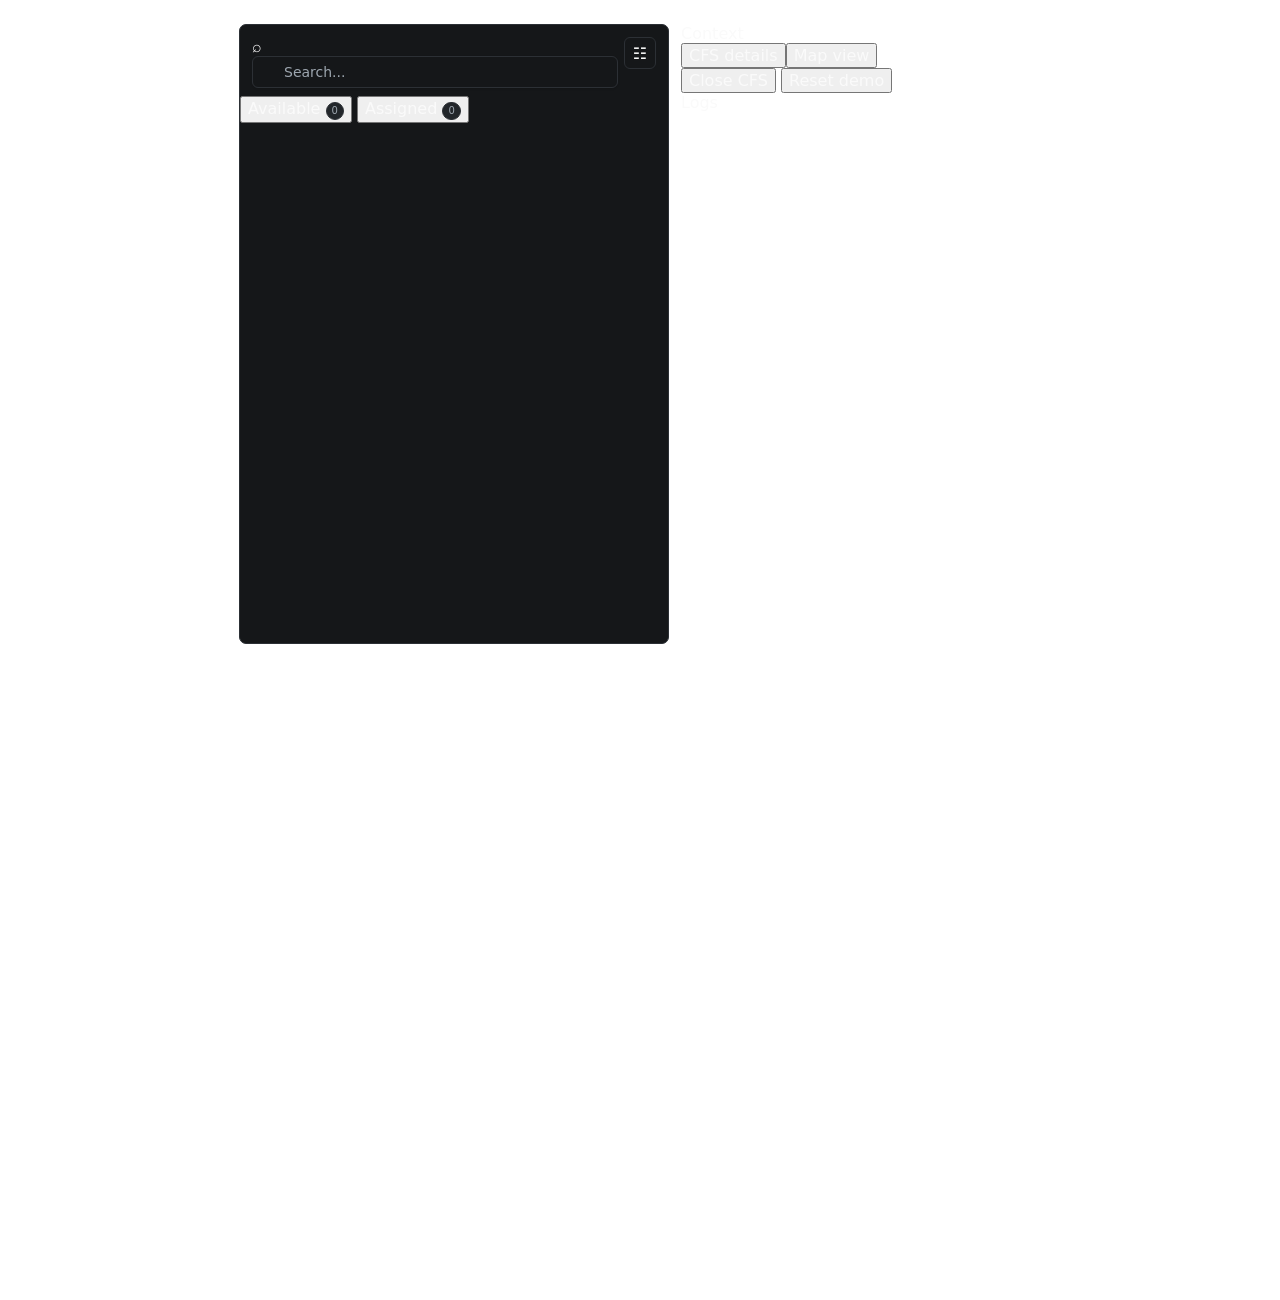
==== commit 11559f13: "Match Unit card prototype to source components" ====
--- a/index.html
+++ b/index.html
@@ -4,57 +4,33 @@
   <meta charset="UTF-8" />
   <meta name="viewport" content="width=device-width, initial-scale=1.0" />
   <title>911systems — Unit Grouping Prototype</title>
-  <link rel="stylesheet" href="./styles.css?v=202608180001" />
+  <link rel="stylesheet" href="styles.css?v=unit-cards-3" />
 </head>
 <body>
   <main class="prototype-page">
-    <div class="prototype-controls" aria-label="Prototype controls">
-      <div class="context-switch" role="group" aria-label="Dispatch context">
-        <button class="control-btn active" data-context="details">CFS details</button>
-        <button class="control-btn" data-context="map">Map view</button>
+    <section class="units-sidebar" aria-label="Units">
+      <div class="toolbar-row">
+        <label class="search-field"><span class="search-symbol">⌕</span><input id="unit-search" placeholder="Search..." autocomplete="off"></label>
+        <button class="icon-button" aria-label="Filters">☷</button>
       </div>
-      <button class="control-btn destructive" id="close-cfs">Close CFS</button>
-      <button class="control-btn" id="reset-demo">Reset demo</button>
-      <span class="context-note" id="context-note">CFS details · Units</span>
-    </div>
-
-    <section class="units-sidebar" aria-label="CFS units">
-      <div class="sidebar-top">
-        <div class="toolbar-row">
-          <label class="search-field">
-            <svg viewBox="0 0 24 24" aria-hidden="true"><circle cx="11" cy="11" r="8"></circle><path d="m21 21-4.3-4.3"></path></svg>
-            <input id="unit-search" placeholder="Search units..." autocomplete="off" />
-          </label>
-          <button class="icon-button" id="filter-button" aria-label="Filters" aria-expanded="false">
-            <svg viewBox="0 0 24 24" aria-hidden="true"><path d="M4 5h16M7 12h10M10 19h4"></path></svg>
-          </button>
-        </div>
-        <div class="filter-popover" id="filter-popover" hidden>
-          <div class="filter-heading">Filters</div>
-          <button class="filter-option active" data-filter="all">All units <span>✓</span></button>
-          <button class="filter-option" data-filter="police">Police <span>✓</span></button>
-          <button class="filter-option" data-filter="fire">Fire <span>✓</span></button>
-        </div>
-
-        <div class="lifted-tabs" id="unit-tabs" role="tablist">
-          <button class="lifted-tab active" data-tab="available" role="tab">Available <span class="count-badge" id="available-count">0</span></button>
-          <button class="lifted-tab" data-tab="assigned" role="tab">Assigned <span class="count-badge" id="assigned-count">0</span></button>
-          <span class="active-dot" aria-hidden="true"></span>
-        </div>
+      <div class="unit-tabs" id="unit-tabs">
+        <button class="unit-tab active" data-tab="available">Available <span class="count-badge" id="available-count">0</span></button>
+        <button class="unit-tab" data-tab="assigned">Assigned <span class="count-badge" id="assigned-count">0</span></button>
       </div>
-
-      <div class="status-filter-wrap" id="status-filter-wrap"></div>
+      <div class="status-filter" id="status-filter"></div>
       <div class="drag-message" id="drag-message" hidden>Drop onto another unit to group</div>
-      <div class="units-scroll" id="units-list"></div>
+      <div class="units-list" id="units-list"></div>
     </section>
 
-    <aside class="event-log" aria-label="Prototype logs">
-      <div class="event-log-title">Logs</div>
-      <div id="log-list"></div>
+    <aside class="prototype-tools">
+      <div class="tool-row"><span>Context</span><div class="context-switch" id="context-switch"><button class="active" data-context="details">CFS details</button><button data-context="map">Map view</button></div></div>
+      <button class="tool-button" id="close-cfs">Close CFS</button>
+      <button class="tool-button" id="reset-demo">Reset demo</button>
+      <div class="logs-title">Logs</div>
+      <div id="log-list" class="log-list"></div>
     </aside>
-
-    <div class="toast" id="toast" role="status" aria-live="polite"></div>
   </main>
-  <script src="./app.js?v=202608180001"></script>
+  <div class="toast" id="toast"></div>
+  <script src="app.js?v=unit-cards-3"></script>
 </body>
 </html>
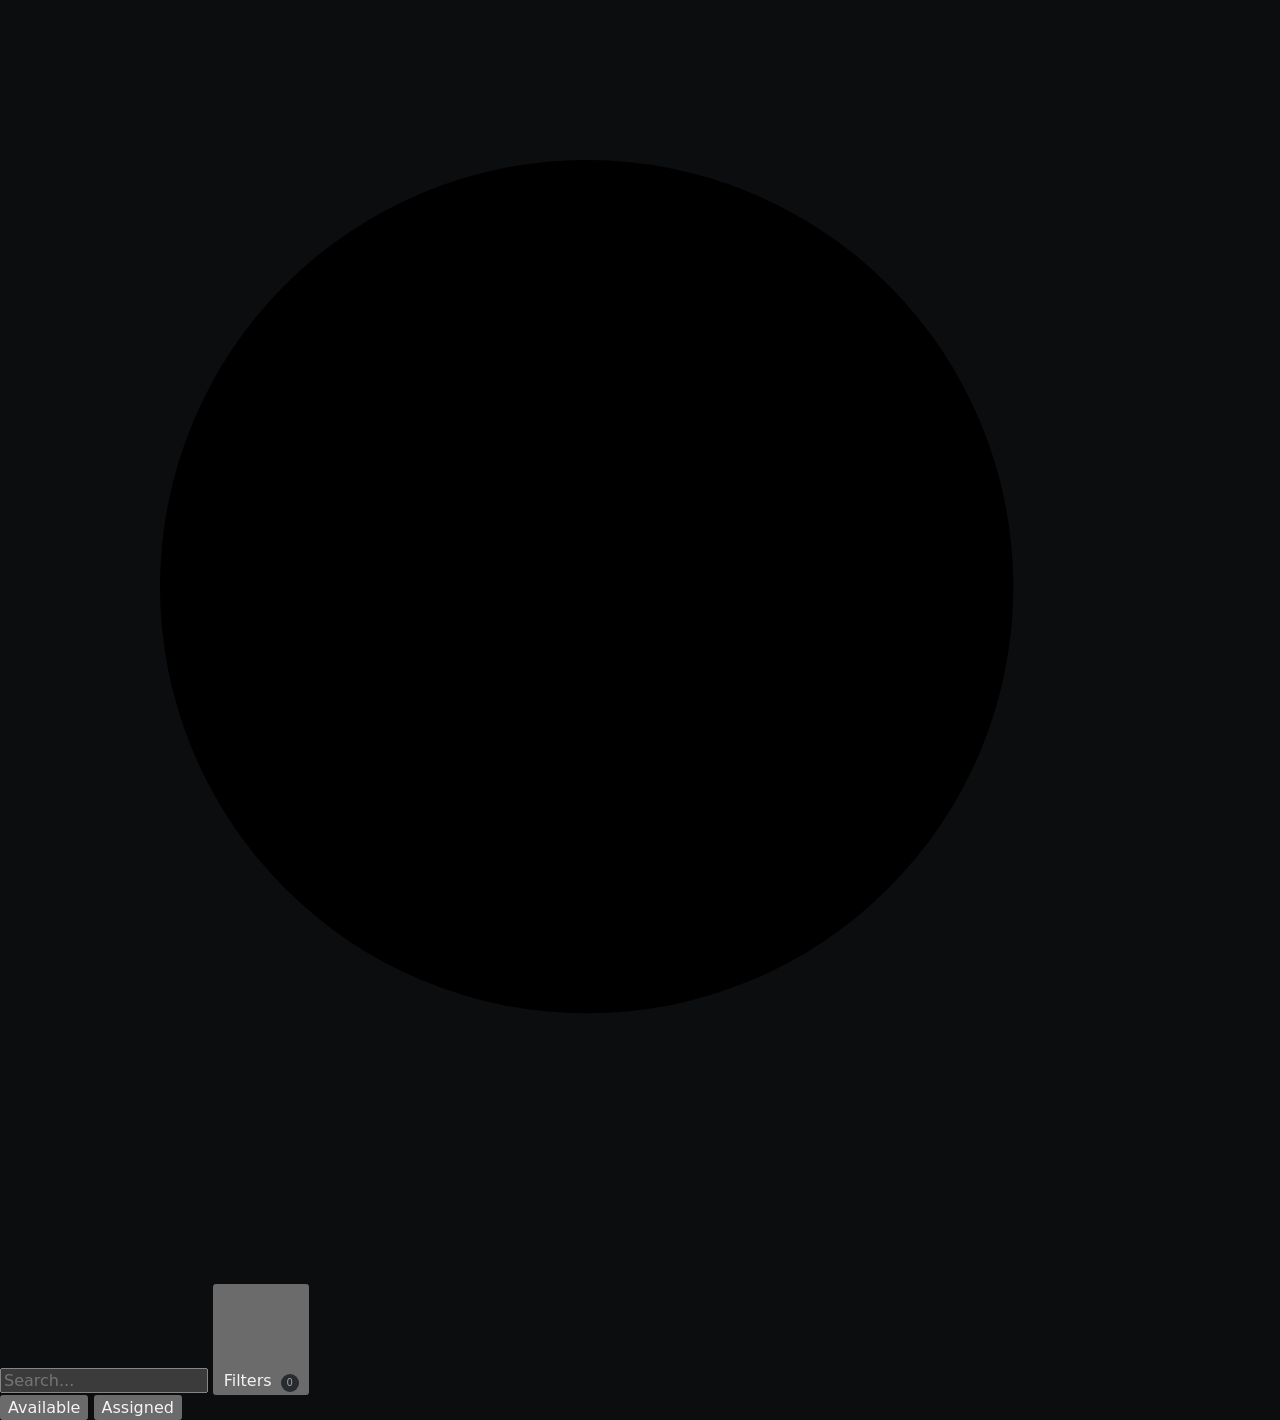
==== commit 29f5145a: "Align prototype shell to existing Units UI" ====
--- a/index.html
+++ b/index.html
@@ -4,33 +4,41 @@
   <meta charset="UTF-8" />
   <meta name="viewport" content="width=device-width, initial-scale=1.0" />
   <title>911systems — Unit Grouping Prototype</title>
-  <link rel="stylesheet" href="styles.css?v=unit-cards-3" />
+  <link rel="stylesheet" href="styles.css?v=20260818-001" />
 </head>
 <body>
-  <main class="prototype-page">
-    <section class="units-sidebar" aria-label="Units">
-      <div class="toolbar-row">
-        <label class="search-field"><span class="search-symbol">⌕</span><input id="unit-search" placeholder="Search..." autocomplete="off"></label>
-        <button class="icon-button" aria-label="Filters">☷</button>
+  <main class="prototype-stage">
+    <section class="units-board" aria-label="Units">
+      <div class="board-toolbar">
+        <label class="search-input">
+          <svg viewBox="0 0 24 24" aria-hidden="true"><circle cx="11" cy="11" r="8"></circle><path d="m21 21-4.3-4.3"></path></svg>
+          <input id="unit-search" type="search" placeholder="Search..." autocomplete="off" />
+        </label>
+        <button class="secondary-button filter-trigger" id="filter-trigger" type="button" aria-expanded="false">
+          <svg viewBox="0 0 24 24" aria-hidden="true"><path d="M4 5h16M7 12h10M10 19h4"></path></svg>
+          Filters
+          <span class="count-badge hidden" id="filter-count">0</span>
+        </button>
+        <div class="filters-popover" id="filters-popover" hidden>
+          <button class="filter-row active" data-agency="all">All agencies <span>✓</span></button>
+          <button class="filter-row" data-agency="POLICE">Police <span>✓</span></button>
+          <button class="filter-row" data-agency="FIRE">Fire <span>✓</span></button>
+          <button class="filter-row" data-agency="EMS">EMS <span>✓</span></button>
+        </div>
       </div>
-      <div class="unit-tabs" id="unit-tabs">
-        <button class="unit-tab active" data-tab="available">Available <span class="count-badge" id="available-count">0</span></button>
-        <button class="unit-tab" data-tab="assigned">Assigned <span class="count-badge" id="assigned-count">0</span></button>
+
+      <div class="lifted-tabs" id="unit-tabs" role="tablist" aria-label="Units tabs">
+        <button class="lifted-tab active" data-tab="available" role="tab">Available</button>
+        <button class="lifted-tab" data-tab="assigned" role="tab">Assigned</button>
+        <span class="active-dot" id="active-dot" aria-hidden="true"></span>
       </div>
-      <div class="status-filter" id="status-filter"></div>
-      <div class="drag-message" id="drag-message" hidden>Drop onto another unit to group</div>
+
+      <div class="substatus-wrap" id="substatus-wrap"></div>
       <div class="units-list" id="units-list"></div>
     </section>
+  </main>
 
-    <aside class="prototype-tools">
-      <div class="tool-row"><span>Context</span><div class="context-switch" id="context-switch"><button class="active" data-context="details">CFS details</button><button data-context="map">Map view</button></div></div>
-      <button class="tool-button" id="close-cfs">Close CFS</button>
-      <button class="tool-button" id="reset-demo">Reset demo</button>
-      <div class="logs-title">Logs</div>
-      <div id="log-list" class="log-list"></div>
-    </aside>
-  </main>
-  <div class="toast" id="toast"></div>
-  <script src="app.js?v=unit-cards-3"></script>
+  <div class="toast" id="toast" role="status" aria-live="polite"></div>
+  <script src="app.js?v=20260818-001"></script>
 </body>
 </html>
--- a/styles.css
+++ b/styles.css
@@ -1,9 +1,5 @@
-:root{--background:hsl(210 10% 9%);--foreground:hsl(0 0% 98%);--card:hsl(210 10% 10%);--card-foreground:hsl(0 0% 98%);--popover:hsl(210 10% 10%);--popover-foreground:hsl(0 0% 98%);--primary:hsl(101 75% 74%);--primary-foreground:hsl(210 10% 15%);--primary-text:hsl(101 75% 74%);--secondary:hsl(210 10% 15%);--secondary-foreground:hsl(0 0% 98%);--muted:hsl(210 10% 15%);--muted-foreground:hsl(210 10% 65%);--accent:hsl(210 10% 16%);--accent-foreground:hsl(0 0% 98%);--destructive:hsl(0 62% 46%);--border:hsl(210 10% 19%);--input:hsl(210 10% 19%);--ring:hsl(101 75% 74%)}
-*{box-sizing:border-box}html,body{margin:0;min-height:100%;background:transparent;color:var(--foreground);font-family:Inter,ui-sans-serif,system-ui,-apple-system,BlinkMacSystemFont,"Segoe UI",sans-serif}button,input{font:inherit;color:inherit}button{cursor:pointer}.prototype-page{min-height:100vh;padding:24px;display:grid;grid-template-columns:minmax(360px,430px) minmax(260px,360px);grid-template-rows:auto minmax(620px,auto);align-content:start;justify-content:center;gap:12px;background:transparent}.prototype-controls{grid-column:1/-1;display:flex;align-items:center;gap:8px;min-height:32px}.context-switch{display:flex}.control-btn{height:30px;border:1px solid var(--border);background:var(--background);padding:0 10px;font-size:12px;color:var(--muted-foreground)}.context-switch .control-btn:first-child{border-radius:6px 0 0 6px}.context-switch .control-btn:last-child{border-left:0;border-radius:0 6px 6px 0}.control-btn:not(.context-switch .control-btn){border-radius:6px}.control-btn.active,.control-btn:hover{background:var(--accent);color:var(--foreground)}.control-btn.destructive{color:hsl(0 72% 72%)}.context-note{margin-left:auto;font-size:11px;color:var(--muted-foreground)}
-.units-sidebar{position:relative;display:flex;min-height:620px;max-height:820px;flex-direction:column;background:var(--background);border:1px solid var(--border);border-radius:7px;overflow:hidden}.sidebar-top{flex:none}.toolbar-row{display:flex;flex-wrap:wrap;gap:6px;padding:12px 12px 8px}.search-field{position:relative;flex:1;min-width:0}.search-field svg{position:absolute;left:10px;top:50%;width:15px;height:15px;transform:translateY(-50%);fill:none;stroke:var(--muted-foreground);stroke-width:2;stroke-linecap:round}.search-field input{height:32px;width:100%;border:1px solid var(--input);border-radius:6px;background:transparent;padding:4px 10px 4px 31px;font-size:14px;outline:none;box-shadow:0 1px 2px rgb(0 0 0/.12)}.search-field input::placeholder{color:var(--muted-foreground)}.search-field input:focus{border-color:var(--ring);box-shadow:0 0 0 1px var(--ring)}.icon-button{display:grid;width:32px;height:32px;place-items:center;border:1px solid var(--border);border-radius:6px;background:var(--background)}.icon-button:hover{background:var(--accent)}.icon-button svg{width:16px;height:16px;fill:none;stroke:currentColor;stroke-width:2;stroke-linecap:round}.filter-popover{position:absolute;z-index:30;top:48px;right:12px;width:190px;border:1px solid var(--border);border-radius:6px;background:var(--popover);padding:5px;box-shadow:0 10px 30px rgb(0 0 0/.36)}.filter-heading{padding:6px 8px;font-size:11px;font-weight:600;color:var(--muted-foreground)}.filter-option{display:flex;width:100%;align-items:center;justify-content:space-between;border:0;border-radius:4px;background:transparent;padding:7px 8px;text-align:left;font-size:12px}.filter-option:hover{background:var(--accent)}.filter-option span{visibility:hidden}.filter-option.active span{visibility:visible;color:var(--primary)}
-.lifted-tabs{position:relative;display:flex;height:36px;width:100%;justify-content:flex-start;border-bottom:1px solid var(--border);background:var(--background);padding:0}.lifted-tab{position:relative;height:100%;flex:1;border:1px solid transparent;border-bottom-color:var(--border);border-radius:6px 6px 0 0;background:var(--background);padding:6px 12px;font-size:12px;font-weight:500;color:var(--muted-foreground);transition:color .15s,background .15s,border-color .15s}.lifted-tab.active{z-index:2;margin-bottom:-2px;border-color:var(--border);border-bottom-color:var(--background);background:var(--background);color:var(--foreground)}.active-dot{position:absolute;z-index:4;top:0;left:25%;width:16px;height:3px;border-radius:999px;background:var(--primary);transform:translateX(-50%);transition:left .2s cubic-bezier(.2,.8,.2,1)}.count-badge{display:inline-flex;min-width:18px;height:18px;align-items:center;justify-content:center;border:1px solid var(--border);border-radius:999px;background:var(--secondary);padding:0 5px;font-size:10px;color:var(--muted-foreground)}
-.status-filter-wrap{padding:4px 12px 12px;background:var(--background)}.compact-select{display:inline-flex;height:28px;align-items:center;gap:7px;border:1px solid var(--border);border-radius:6px;background:var(--background);padding:0 9px;font-size:11px;color:var(--foreground)}.compact-select svg{width:13px;height:13px;fill:none;stroke:var(--muted-foreground);stroke-width:2}.compact-menu{margin-top:5px;display:flex;flex-wrap:wrap;gap:5px}.status-chip{height:25px;border:1px solid var(--border);border-radius:999px;background:var(--background);padding:0 9px;font-size:10px;color:var(--muted-foreground)}.status-chip.active{background:var(--secondary);color:var(--foreground)}.drag-message{padding:7px 12px;border-block:1px solid hsl(101 35% 28%);background:hsl(101 24% 13%);font-size:11px;color:hsl(101 75% 78%)}.units-scroll{min-height:0;flex:1;overflow-y:auto;overscroll-behavior:contain}.empty-state{padding:24px;text-align:center;font-size:14px;color:var(--muted-foreground)}
-.unit-group{position:relative}.unit-item{position:relative;border-bottom:1px solid var(--border);background:var(--background);transition:background .14s,opacity .14s,transform .14s,box-shadow .14s}.unit-item:first-child{border-top:1px solid var(--border)}.unit-item::before{content:"";position:absolute;inset-block:0;left:0;width:2px;background:var(--stripe,#d4d4d8)}.unit-item:not(.selected):hover{background:var(--accent)}.unit-item.selected{background:linear-gradient(90deg,var(--gradient,rgba(161,161,170,.3)) 0,transparent 8px);box-shadow:0 1px 2px rgb(0 0 0/.18)}.unit-item.dragging{opacity:.46;transform:scale(.987)}.unit-item.drop-target{background:hsl(101 24% 13%);box-shadow:inset 0 0 0 1px hsl(101 34% 36%)}.unit-item.drop-target::after{content:"Drop to group";position:absolute;right:12px;bottom:8px;border:1px solid hsl(101 38% 35%);border-radius:5px;background:hsl(101 28% 18%);padding:3px 6px;font-size:10px;color:hsl(101 75% 78%)}.unit-header{display:flex;width:100%;align-items:flex-start;gap:8px;border:0;background:transparent;padding:12px;text-align:left}.unit-summary{display:flex;width:100%;min-width:0;flex-direction:column;gap:6px}.unit-top-line{display:flex;align-items:center;gap:8px}.unit-name{min-width:0;flex:1;overflow:hidden;text-overflow:ellipsis;white-space:nowrap;font-size:14px;font-weight:600}.unit-meta{font-weight:400;color:var(--muted-foreground)}.status-badge{flex:none;border:1px solid transparent;border-radius:6px;padding:0 6px;font-size:10px;line-height:16px;font-weight:600}.status-ACTIVE{background:rgb(20 83 45/.4);color:rgb(187 247 208)}.status-QUEUED{background:rgb(39 39 42);color:rgb(228 228 231)}.status-ASSIGNED{background:rgb(30 58 138/.4);color:rgb(191 219 254)}.status-EN_ROUTE{background:rgb(88 28 135/.4);color:rgb(233 213 255)}.status-ON_SCENE{background:rgb(124 45 18/.4);color:rgb(254 215 170)}.status-IN_THE_AREA{background:rgb(113 63 18/.4);color:rgb(254 240 138)}.status-PROGRESS{background:rgb(49 46 129/.4);color:rgb(199 210 254)}.status-STANDBY{background:rgb(120 53 15/.4);color:rgb(253 230 138)}.unit-address{overflow:hidden;text-overflow:ellipsis;white-space:nowrap;font-size:12px;color:var(--muted-foreground)}.chevron{margin-top:2px;width:16px;height:16px;flex:none;fill:none;stroke:var(--muted-foreground);stroke-width:2;transition:transform .18s}.unit-item.selected>.unit-header .chevron{transform:rotate(180deg)}.group-count{display:inline-flex;align-items:center;border:1px solid hsl(101 25% 30%);border-radius:999px;background:hsl(101 20% 14%);padding:0 6px;font-size:10px;line-height:17px;color:hsl(101 70% 76%)}
-.unit-expanded{display:none;overflow:hidden}.unit-item.selected>.unit-expanded{display:block;animation:collapsibleDown .16s ease-out}.fields-pad{padding:0 12px 12px}.unit-fields{display:grid;grid-template-columns:auto 1fr;gap:6px 12px;margin:0;font-size:12px}.unit-fields dt{color:var(--muted-foreground)}.unit-fields dd{min-width:0;margin:0;font-weight:500}.unit-fields p{margin:0;overflow:hidden;text-overflow:ellipsis;white-space:nowrap}.fade-divider{height:1px;background:linear-gradient(90deg,transparent,var(--border),transparent)}.actions-pad{padding:12px}.action-row{display:flex;flex-wrap:wrap;align-items:center;justify-content:flex-end;gap:8px}.button-xs{height:28px;border:1px solid transparent;border-radius:6px;background:var(--primary);padding:0 9px;font-size:12px;font-weight:500;color:var(--primary-foreground)}.button-xs:hover{filter:brightness(.96)}.button-xs.ghost{background:transparent;color:var(--foreground)}.button-xs.ghost:hover{background:var(--accent)}.button-xs.ghost.first{margin-right:auto}.button-xs.destructive-ghost{background:transparent;color:hsl(0 75% 68%)}.button-xs.destructive-ghost:hover{background:rgb(127 29 29/.18)}.stepper{display:flex;width:100%;overflow:hidden;border:1px solid var(--border);border-radius:6px}.stepper button{min-width:0;flex:1;border:0;border-right:1px solid var(--border);background:var(--background);padding:6px 6px;overflow:hidden;text-overflow:ellipsis;white-space:nowrap;font-size:12px}.stepper button:last-child{border-right:0}.stepper button.current{background:var(--primary);color:var(--primary-foreground);font-weight:500}.stepper button.past{background:var(--muted);color:var(--muted-foreground)}.stepper-wrap{display:flex;flex-direction:column;gap:12px}
-.group-children{position:relative;background:hsl(210 10% 8%);padding:4px 0 6px}.group-children::before{content:"";position:absolute;top:0;bottom:0;left:18px;width:1px;background:var(--border)}.unit-item.subunit{margin-left:30px;border-left:1px solid var(--border);background:hsl(210 10% 8.5%)}.unit-item.subunit::after{content:"";position:absolute;left:-13px;top:22px;width:13px;height:1px;background:var(--border)}.unit-item.subunit .unit-header{padding-block:10px}.unit-item.subunit .unit-name{font-size:13px}.subunit-helper{margin-top:7px;font-size:10px;color:var(--muted-foreground)}.group-footer{display:flex;justify-content:flex-end;padding:6px 12px 4px 30px}.group-footer button{border:0;background:transparent;font-size:11px;color:var(--muted-foreground)}.group-footer button:hover{color:var(--foreground)}
-.event-log{min-height:300px;max-height:620px;overflow:auto;border:1px solid var(--border);border-radius:7px;background:var(--background)}.event-log-title{position:sticky;top:0;border-bottom:1px solid var(--border);background:var(--background);padding:10px 12px;font-size:12px;font-weight:600}.log-row{border-bottom:1px solid var(--border);padding:9px 12px;font-size:11px;color:var(--muted-foreground)}.log-row strong{color:var(--foreground);font-weight:500}.log-time{display:block;margin-top:3px;font-size:10px;color:color-mix(in srgb,var(--muted-foreground) 70%,transparent)}.toast{position:fixed;right:18px;bottom:18px;z-index:80;max-width:360px;border:1px solid var(--border);border-radius:7px;background:var(--popover);padding:9px 11px;box-shadow:0 14px 38px rgb(0 0 0/.4);font-size:12px;opacity:0;transform:translateY(7px);pointer-events:none;transition:.18s}.toast.show{opacity:1;transform:none}@keyframes collapsibleDown{from{opacity:.3;transform:translateY(-4px)}to{opacity:1;transform:none}}@media(max-width:820px){.prototype-page{grid-template-columns:minmax(330px,430px);padding:12px}.prototype-controls{flex-wrap:wrap}.event-log{max-height:260px}.context-note{width:100%;margin-left:0}}
+:root{color-scheme:dark;--background:#111416;--foreground:#f4f4f5;--card:#111416;--muted:#272b2f;--muted-foreground:#a1a1aa;--accent:#24282c;--primary:#a3f27d;--primary-foreground:#162012;--border:#30353a;--input:#343a40;--destructive:#f87171}
+*{box-sizing:border-box}html,body{margin:0;min-height:100%;background:#0b0d0f;color:var(--foreground);font-family:Inter,ui-sans-serif,system-ui,-apple-system,BlinkMacSystemFont,"Segoe UI",sans-serif}button,input{font:inherit;color:inherit}button{cursor:pointer}.prototype-page{min-height:100vh;display:flex;gap:16px;align-items:flex-start;justify-content:center;padding:24px}.units-sidebar{width:390px;max-width:100%;background:var(--background);border:1px solid var(--border);border-radius:6px;overflow:hidden}.toolbar-row{display:flex;gap:8px;padding:10px 12px}.search-field{position:relative;flex:1}.search-symbol{position:absolute;left:9px;top:50%;transform:translateY(-50%);color:var(--muted-foreground);font-size:13px}.search-field input{width:100%;height:32px;border:1px solid var(--input);border-radius:5px;background:transparent;padding:0 9px 0 28px;font-size:12px;outline:none}.search-field input:focus{border-color:#687178}.icon-button{width:32px;height:32px;border:1px solid var(--border);border-radius:5px;background:transparent;color:var(--muted-foreground)}.icon-button:hover{background:var(--accent);color:var(--foreground)}
+.unit-tabs{display:flex;border-bottom:1px solid var(--border)}.unit-tab{position:relative;flex:1;height:38px;border:0;background:transparent;color:var(--muted-foreground);font-size:12px}.unit-tab.active{color:var(--foreground)}.unit-tab.active:after{content:"";position:absolute;left:12px;right:12px;bottom:-1px;height:2px;background:var(--primary)}.count-badge{display:inline-flex;min-width:18px;height:18px;align-items:center;justify-content:center;margin-left:4px;padding:0 5px;border-radius:999px;background:var(--muted);font-size:10px;color:var(--muted-foreground)}.status-filter{padding:8px 12px;border-bottom:1px solid var(--border);display:flex;gap:5px;flex-wrap:wrap}.status-chip{height:25px;border:1px solid var(--border);border-radius:999px;background:transparent;padding:0 9px;color:var(--muted-foreground);font-size:10px}.status-chip.active{background:var(--muted);color:var(--foreground)}.drag-message{padding:7px 12px;border-bottom:1px solid #3f5f48;background:#18241c;color:#c5f6b2;font-size:10px}.units-list{max-height:760px;overflow:auto}.unit-group{position:relative}.unit-item{position:relative;border-bottom:1px solid var(--border);background:var(--background);transition:background .15s,opacity .15s,transform .15s,box-shadow .15s}.unit-item:first-child{border-top:1px solid var(--border)}.unit-item:before{content:"";position:absolute;inset-block:0;left:0;width:2px;background:var(--stripe,#d4d4d8)}.unit-item:not(.selected):hover{background:color-mix(in srgb,var(--accent) 50%,transparent)}.unit-item.selected{background:linear-gradient(90deg,var(--gradient,rgba(212,212,216,.24)) 0,transparent 8px);box-shadow:0 1px 2px rgba(0,0,0,.18)}.unit-item.dragging{opacity:.4;transform:scale(.987)}.unit-item.drop-target{background:var(--accent);box-shadow:inset 0 0 0 2px var(--primary)}.unit-header{display:flex;width:100%;align-items:flex-start;gap:8px;border:0;background:transparent;padding:12px;text-align:left}.row-summary{display:flex;width:100%;min-width:0;flex-direction:column;gap:6px}.row-top{display:flex;align-items:center;gap:8px}.unit-name{min-width:0;flex:1;overflow:hidden;text-overflow:ellipsis;white-space:nowrap;font-size:14px;font-weight:600}.unit-meta{color:var(--muted-foreground);font-weight:400}.unit-address{margin:0;overflow:hidden;text-overflow:ellipsis;white-space:nowrap;color:var(--muted-foreground);font-size:12px}.unit-address.offline{color:color-mix(in srgb,var(--muted-foreground) 60%,transparent);font-style:italic}.chevron{width:16px;height:16px;flex:none;margin-top:2px;transition:transform .18s;color:var(--muted-foreground)}.unit-item.selected .chevron{transform:rotate(180deg)}.status-badge{flex:none;border-radius:5px;padding:0 6px;font-size:10px;line-height:16px;font-weight:600}.status-ACTIVE{background:rgba(20,83,45,.4);color:#bbf7d0}.status-QUEUED{background:#27272a;color:#e4e4e7}.status-ASSIGNED{background:rgba(30,58,138,.4);color:#bfdbfe}.status-EN_ROUTE{background:rgba(88,28,135,.4);color:#e9d5ff}.status-ON_SCENE{background:rgba(124,45,18,.4);color:#fed7aa}.status-IN_THE_AREA{background:rgba(113,63,18,.4);color:#fef08a}.status-PROGRESS{background:rgba(49,46,129,.4);color:#c7d2fe}.status-STANDBY{background:rgba(120,53,15,.4);color:#fde68a}
+.collapsed-group{border-top:1px solid color-mix(in srgb,var(--border) 70%,transparent);background:color-mix(in srgb,var(--muted) 20%,transparent);padding:8px 12px}.collapsed-group-title{margin-bottom:6px;display:flex;align-items:center;gap:6px;color:var(--muted-foreground);font-size:10px;font-weight:500;letter-spacing:.04em;text-transform:uppercase}.compact-sub-row{display:flex;align-items:center;gap:8px;padding-left:16px;font-size:12px;margin-top:4px}.compact-sub-row .compact-name{min-width:0;flex:1;overflow:hidden;text-overflow:ellipsis;white-space:nowrap;font-weight:500}.compact-sub-row .compact-type{color:var(--muted-foreground);white-space:nowrap}.unit-expanded{display:none;overflow:hidden}.unit-item.selected>.unit-expanded{display:block;animation:collapsibleDown .16s ease-out}.fields-block{padding:0 12px 12px}.unit-fields{display:grid;grid-template-columns:auto 1fr;gap:6px 12px;margin:0;font-size:12px}.unit-fields dt{color:var(--muted-foreground)}.unit-fields dd{margin:0;min-width:0;font-weight:500}.fade-divider{height:1px;background:linear-gradient(90deg,transparent,var(--border),transparent)}.actions-pad{padding:12px}.action-row{display:flex;flex-wrap:wrap;align-items:center;justify-content:flex-end;gap:8px}.btn-xs{height:28px;border:0;border-radius:5px;background:var(--primary);padding:0 9px;color:var(--primary-foreground);font-size:12px;font-weight:500}.btn-xs.ghost{background:transparent;color:var(--foreground)}.btn-xs.ghost:hover{background:var(--accent)}.btn-xs.left{margin-right:auto}.stepper-wrap{display:flex;flex-direction:column;gap:12px}.stepper{display:flex;width:100%;overflow:hidden;border:1px solid var(--border);border-radius:5px}.stepper button{min-width:0;flex:1;border:0;border-right:1px solid var(--border);background:var(--background);padding:6px 5px;font-size:11px;white-space:nowrap;overflow:hidden;text-overflow:ellipsis}.stepper button:last-child{border-right:0}.stepper button.current{background:var(--primary);color:var(--primary-foreground);font-weight:500}.stepper button.past{background:var(--muted);color:var(--muted-foreground)}.outline-full{width:100%;height:34px;margin-top:8px;border:1px solid var(--border);border-radius:5px;background:transparent;color:var(--foreground);font-size:12px}.outline-full:hover{background:var(--accent)}
+.expanded-subunits{border-top:1px solid var(--border);background:color-mix(in srgb,var(--muted) 10%,transparent)}.expanded-subunits-title{padding:12px 12px 0;color:var(--muted-foreground);font-size:10px;font-weight:600;letter-spacing:.04em;text-transform:uppercase}.expanded-subunit{border-top:1px solid color-mix(in srgb,var(--border) 70%,transparent);padding:12px 12px 12px 28px}.expanded-subunit:first-of-type{border-top:0}.sub-head{display:flex;align-items:flex-start;gap:8px;margin-bottom:8px}.corner{color:var(--muted-foreground);font-size:14px;line-height:18px}.sub-main{min-width:0;flex:1}.sub-title-row{display:flex;align-items:center;gap:8px}.sub-title{min-width:0;flex:1;overflow:hidden;text-overflow:ellipsis;white-space:nowrap;font-size:14px;font-weight:600}.follows{margin:2px 0 0;color:var(--muted-foreground);font-size:12px}.empty-state{padding:28px;text-align:center;color:var(--muted-foreground);font-size:12px}.prototype-tools{width:300px;border:1px solid var(--border);border-radius:6px;background:var(--background);overflow:hidden}.tool-row{padding:10px 12px;border-bottom:1px solid var(--border);display:flex;align-items:center;justify-content:space-between;color:var(--muted-foreground);font-size:11px}.context-switch{display:flex}.context-switch button,.tool-button{border:1px solid var(--border);background:transparent;color:var(--muted-foreground);font-size:11px}.context-switch button{height:27px;padding:0 7px}.context-switch button:first-child{border-radius:5px 0 0 5px}.context-switch button:last-child{border-left:0;border-radius:0 5px 5px 0}.context-switch button.active{background:var(--accent);color:var(--foreground)}.tool-button{margin:10px 12px 0;width:calc(100% - 24px);height:30px;border-radius:5px}.tool-button:hover{background:var(--accent);color:var(--foreground)}.logs-title{margin-top:10px;border-top:1px solid var(--border);border-bottom:1px solid var(--border);padding:9px 12px;font-size:11px;font-weight:600}.log-row{padding:8px 12px;border-bottom:1px solid var(--border);color:var(--muted-foreground);font-size:10px}.log-row strong{display:block;color:var(--foreground);font-weight:500}.toast{position:fixed;right:18px;bottom:18px;max-width:360px;border:1px solid var(--border);border-radius:6px;background:#1a1e21;padding:9px 11px;box-shadow:0 14px 38px rgba(0,0,0,.4);font-size:12px;opacity:0;transform:translateY(7px);pointer-events:none;transition:.18s}.toast.show{opacity:1;transform:none}@keyframes collapsibleDown{from{opacity:.3;transform:translateY(-4px)}to{opacity:1;transform:none}}@media(max-width:760px){.prototype-page{padding:12px;flex-direction:column}.units-sidebar,.prototype-tools{width:100%}}
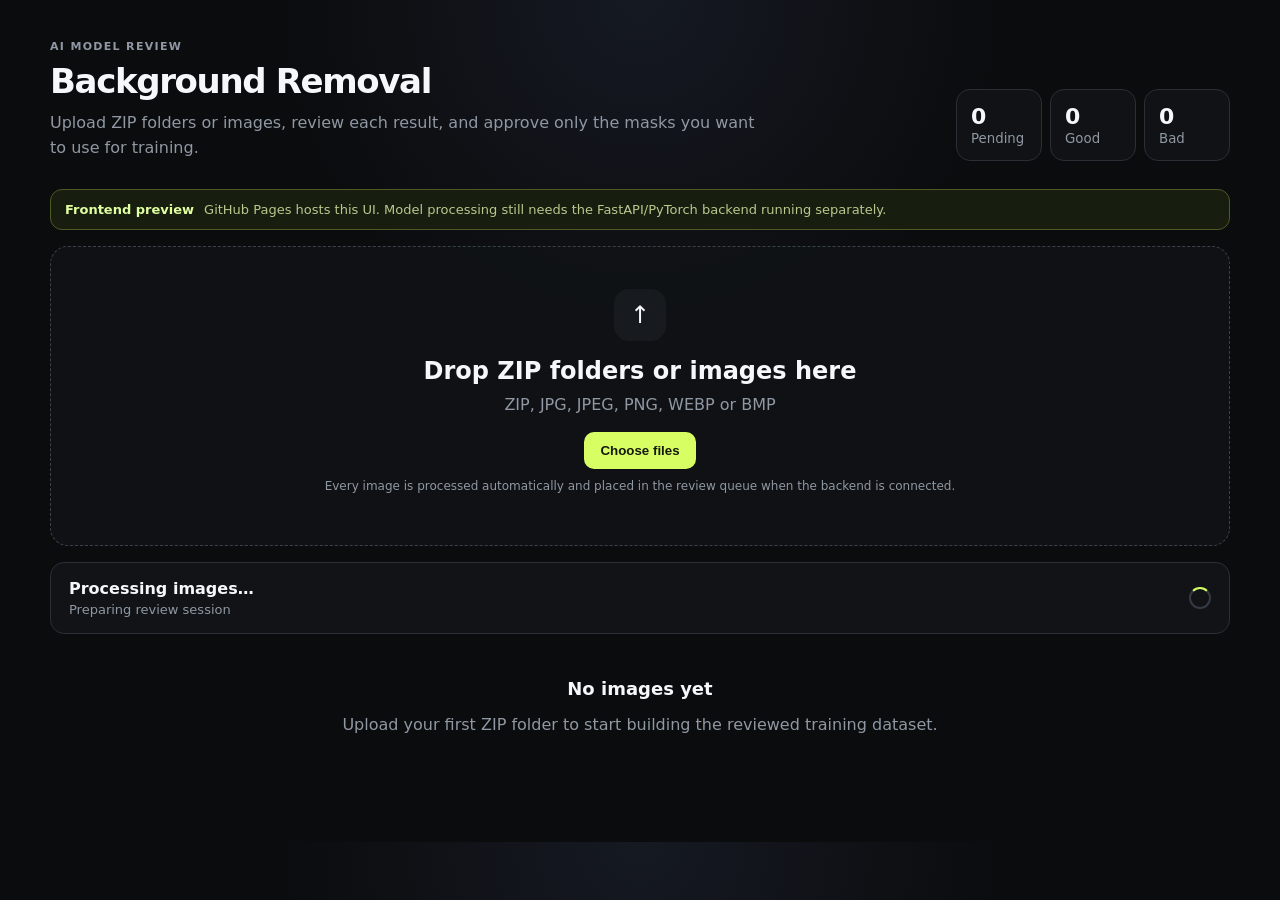
==== commit 09851441: "Add root GitHub Pages entrypoint" ====
--- a/index.html
+++ b/index.html
@@ -1,44 +1 @@
-<!doctype html>
-<html lang="en" class="dark">
-<head>
-  <meta charset="UTF-8" />
-  <meta name="viewport" content="width=device-width, initial-scale=1.0" />
-  <title>911systems — Unit Grouping Prototype</title>
-  <link rel="stylesheet" href="styles.css?v=20260818-001" />
-</head>
-<body>
-  <main class="prototype-stage">
-    <section class="units-board" aria-label="Units">
-      <div class="board-toolbar">
-        <label class="search-input">
-          <svg viewBox="0 0 24 24" aria-hidden="true"><circle cx="11" cy="11" r="8"></circle><path d="m21 21-4.3-4.3"></path></svg>
-          <input id="unit-search" type="search" placeholder="Search..." autocomplete="off" />
-        </label>
-        <button class="secondary-button filter-trigger" id="filter-trigger" type="button" aria-expanded="false">
-          <svg viewBox="0 0 24 24" aria-hidden="true"><path d="M4 5h16M7 12h10M10 19h4"></path></svg>
-          Filters
-          <span class="count-badge hidden" id="filter-count">0</span>
-        </button>
-        <div class="filters-popover" id="filters-popover" hidden>
-          <button class="filter-row active" data-agency="all">All agencies <span>✓</span></button>
-          <button class="filter-row" data-agency="POLICE">Police <span>✓</span></button>
-          <button class="filter-row" data-agency="FIRE">Fire <span>✓</span></button>
-          <button class="filter-row" data-agency="EMS">EMS <span>✓</span></button>
-        </div>
-      </div>
-
-      <div class="lifted-tabs" id="unit-tabs" role="tablist" aria-label="Units tabs">
-        <button class="lifted-tab active" data-tab="available" role="tab">Available</button>
-        <button class="lifted-tab" data-tab="assigned" role="tab">Assigned</button>
-        <span class="active-dot" id="active-dot" aria-hidden="true"></span>
-      </div>
-
-      <div class="substatus-wrap" id="substatus-wrap"></div>
-      <div class="units-list" id="units-list"></div>
-    </section>
-  </main>
-
-  <div class="toast" id="toast" role="status" aria-live="polite"></div>
-  <script src="app.js?v=20260818-001"></script>
-</body>
-</html>
+<!doctype html><html><head><meta charset="utf-8"><meta name="viewport" content="width=device-width,initial-scale=1"><meta http-equiv="refresh" content="0; url=./web/"><title>Background Removal</title><script>location.replace('./web/');</script></head><body><a href="./web/">Open Background Removal</a></body></html>
